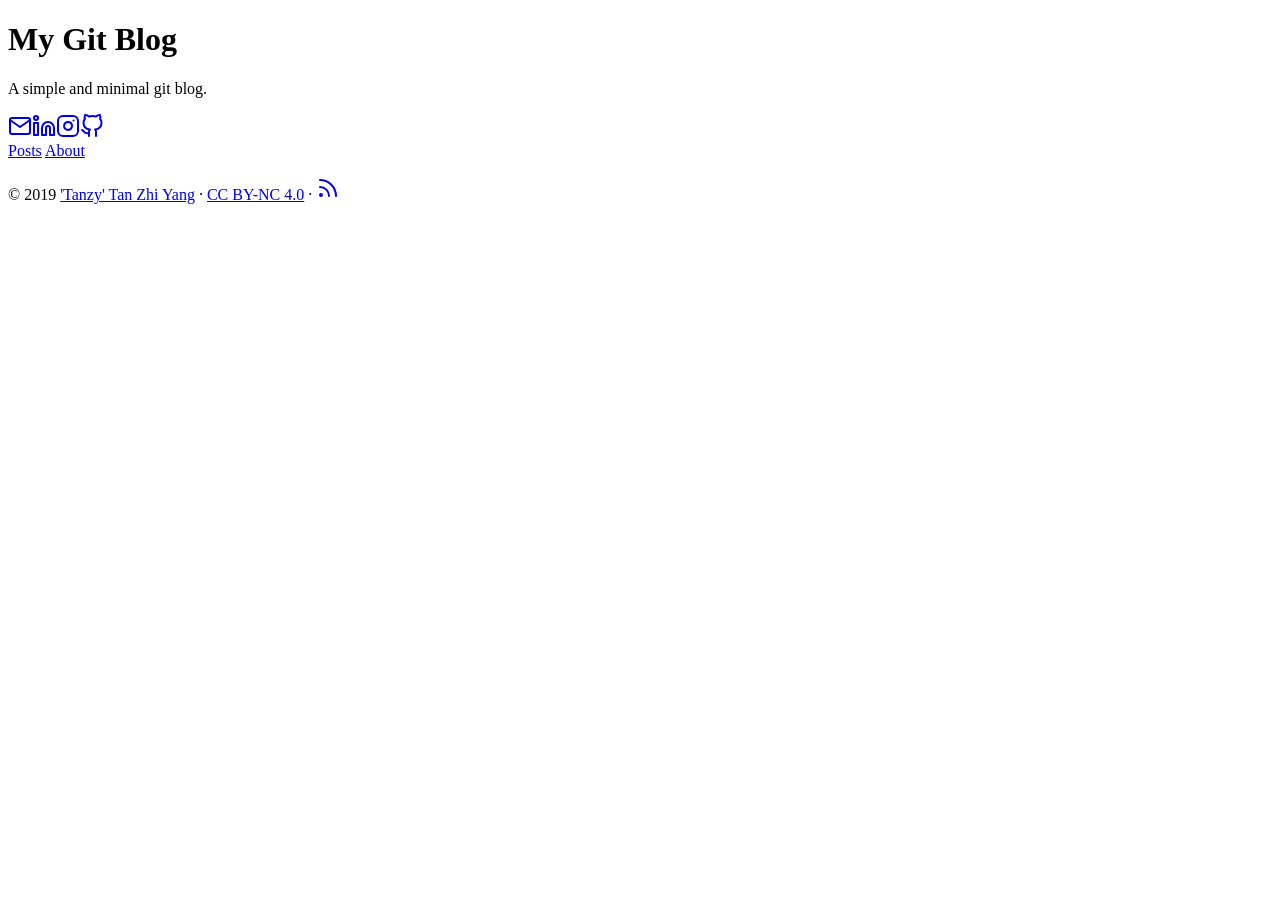
==== index.html @ 52da372c "Blog post 02" ====
<!DOCTYPE html>
<html lang="en-us">

<head>
	<meta name="generator" content="Hugo 0.53" />
	<meta charset="UTF-8">
	<meta name="viewport" content="width=device-width, initial-scale=1.0">
	<meta http-equiv="X-UA-Compatible" content="ie=edge">
	<meta name="theme-color" content="#494f5c">
	<meta name="msapplication-TileColor" content="#494f5c">
<meta itemprop="name" content="My Git Blog">
<meta itemprop="description" content="">

<meta property="og:title" content="My Git Blog" />
<meta property="og:description" content="" />
<meta property="og:type" content="website" />
<meta property="og:url" content="https://tanzyy96.github.io/" />
<meta property="og:updated_time" content="2019-01-25T09:12:04&#43;08:00"/>
<meta name="twitter:card" content="summary"/>
<meta name="twitter:title" content="My Git Blog"/>
<meta name="twitter:description" content=""/>
	<link rel="apple-touch-icon" sizes="180x180" href="/apple-touch-icon.png">
	<link rel="icon" type="image/png" sizes="32x32" href="/favicon-32x32.png">
	<link rel="icon" type="image/png" sizes="16x16" href="/favicon-16x16.png">
	<link rel="manifest" href="/site.webmanifest">
	<link rel="mask-icon" href="/safari-pinned-tab.svg" color="">
	<link rel="shortcut icon" href="/favicon.ico">

	<title>My Git Blog</title>
	<link rel="alternate" type="application/rss+xml+xml" href="https://tanzyy96.github.io/index.xml" title="My Git Blog" />
	<link rel="stylesheet" href="https://tanzyy96.github.io/css/style.min.9a30741782203507f3d35fe9cefabad487c72fc82dfbdf59121759fc2fa52f92.css" integrity="sha256-mjB0F4IgNQfz01/pzvq61IfHL8gt+99ZEhdZ/C+lL5I=">
	
</head>

<body id="page">
	
	<div id="spotlight" class="animated fadeIn">
		<div id="home-center">
			<h1 id="home-title">My Git Blog</h1>
			<p id="home-subtitle">A simple and minimal git blog.</p>
			<div id="home-social">
				<a href="mailto:tan.zy096@gmail.com" target="_blank" rel="noopener" title="Email"><svg xmlns="http://www.w3.org/2000/svg" width="24" height="24" viewBox="0 0 24 24" fill="none" stroke="currentColor" stroke-width="2" stroke-linecap="round" stroke-linejoin="round" class="feather feather-mail"><path d="M4 4h16c1.1 0 2 .9 2 2v12c0 1.1-.9 2-2 2H4c-1.1 0-2-.9-2-2V6c0-1.1.9-2 2-2z"></path><polyline points="22,6 12,13 2,6"></polyline></svg></a><a href="https://www.linkedin.com/in/zhi-yang-tan-265815166/" target="_blank" rel="noopener" title="Linkedin"><svg xmlns="http://www.w3.org/2000/svg" width="24" height="24" viewBox="0 0 24 24" fill="none" stroke="currentColor" stroke-width="2" stroke-linecap="round" stroke-linejoin="round" class="feather feather-linkedin"><path d="M16 8a6 6 0 0 1 6 6v7h-4v-7a2 2 0 0 0-2-2 2 2 0 0 0-2 2v7h-4v-7a6 6 0 0 1 6-6z"></path><rect x="2" y="9" width="4" height="12"></rect><circle cx="4" cy="4" r="2"></circle></svg></a><a href="https://instagram.com/tanzy.__" target="_blank" rel="noopener" title="Instagram"><svg xmlns="http://www.w3.org/2000/svg" width="24" height="24" viewBox="0 0 24 24" fill="none" stroke="currentColor" stroke-width="2" stroke-linecap="round" stroke-linejoin="round" class="feather feather-instagram"><rect x="2" y="2" width="20" height="20" rx="5" ry="5"></rect><path d="M16 11.37A4 4 0 1 1 12.63 8 4 4 0 0 1 16 11.37z"></path><line x1="17.5" y1="6.5" x2="17.5" y2="6.5"></line></svg></a><a href="https://github.com/tanzyy96" target="_blank" rel="noopener" title="Github"><svg xmlns="http://www.w3.org/2000/svg" width="24" height="24" viewBox="0 0 24 24" fill="none" stroke="currentColor" stroke-width="2" stroke-linecap="round" stroke-linejoin="round" class="feather feather-github"><path d="M9 19c-5 1.5-5-2.5-7-3m14 6v-3.87a3.37 3.37 0 0 0-.94-2.61c3.14-.35 6.44-1.54 6.44-7A5.44 5.44 0 0 0 20 4.77 5.07 5.07 0 0 0 19.91 1S18.73.65 16 2.48a13.38 13.38 0 0 0-7 0C6.27.65 5.09 1 5.09 1A5.07 5.07 0 0 0 5 4.77a5.44 5.44 0 0 0-1.5 3.78c0 5.42 3.3 6.61 6.44 7A3.37 3.37 0 0 0 9 18.13V22"></path></svg></a>
			</div>
			<nav id="home-nav" class="site-nav">
				<a href="https://tanzyy96.github.io/posts/">Posts</a>
				<a href="https://tanzyy96.github.io/about-me/">About</a>
			</nav>
		</div>
		<div id="home-footer">
			<p>
				&copy; 2019 <a href="https://tanzyy96.github.io">&#39;Tanzy&#39; Tan Zhi Yang</a> &#183; <a href="https://creativecommons.org/licenses/by-nc/4.0/" target="_blank" rel="noopener">CC BY-NC 4.0</a> &#183; <a href="https://tanzyy96.github.io/posts/index.xml" target="_blank" title="rss"><svg xmlns="http://www.w3.org/2000/svg" width="24" height="24" viewBox="0 0 24 24" fill="none" stroke="currentColor" stroke-width="2" stroke-linecap="round" stroke-linejoin="round" class="feather feather-rss"><path d="M4 11a9 9 0 0 1 9 9"></path><path d="M4 4a16 16 0 0 1 16 16"></path><circle cx="5" cy="19" r="1"></circle></svg></a>
			</p>
		</div>
	</div>

	<script src="https://tanzyy96.github.io/js/main.min.8f39f24808e9d0a9b02da58c2d2838da859dc0b7bdfadbdb1883aae8b6adacfe.js" integrity="sha256-jznySAjp0KmwLaWMLSg42oWdwLe9+tvbGIOq6LatrP4="></script>

</body>

</html>
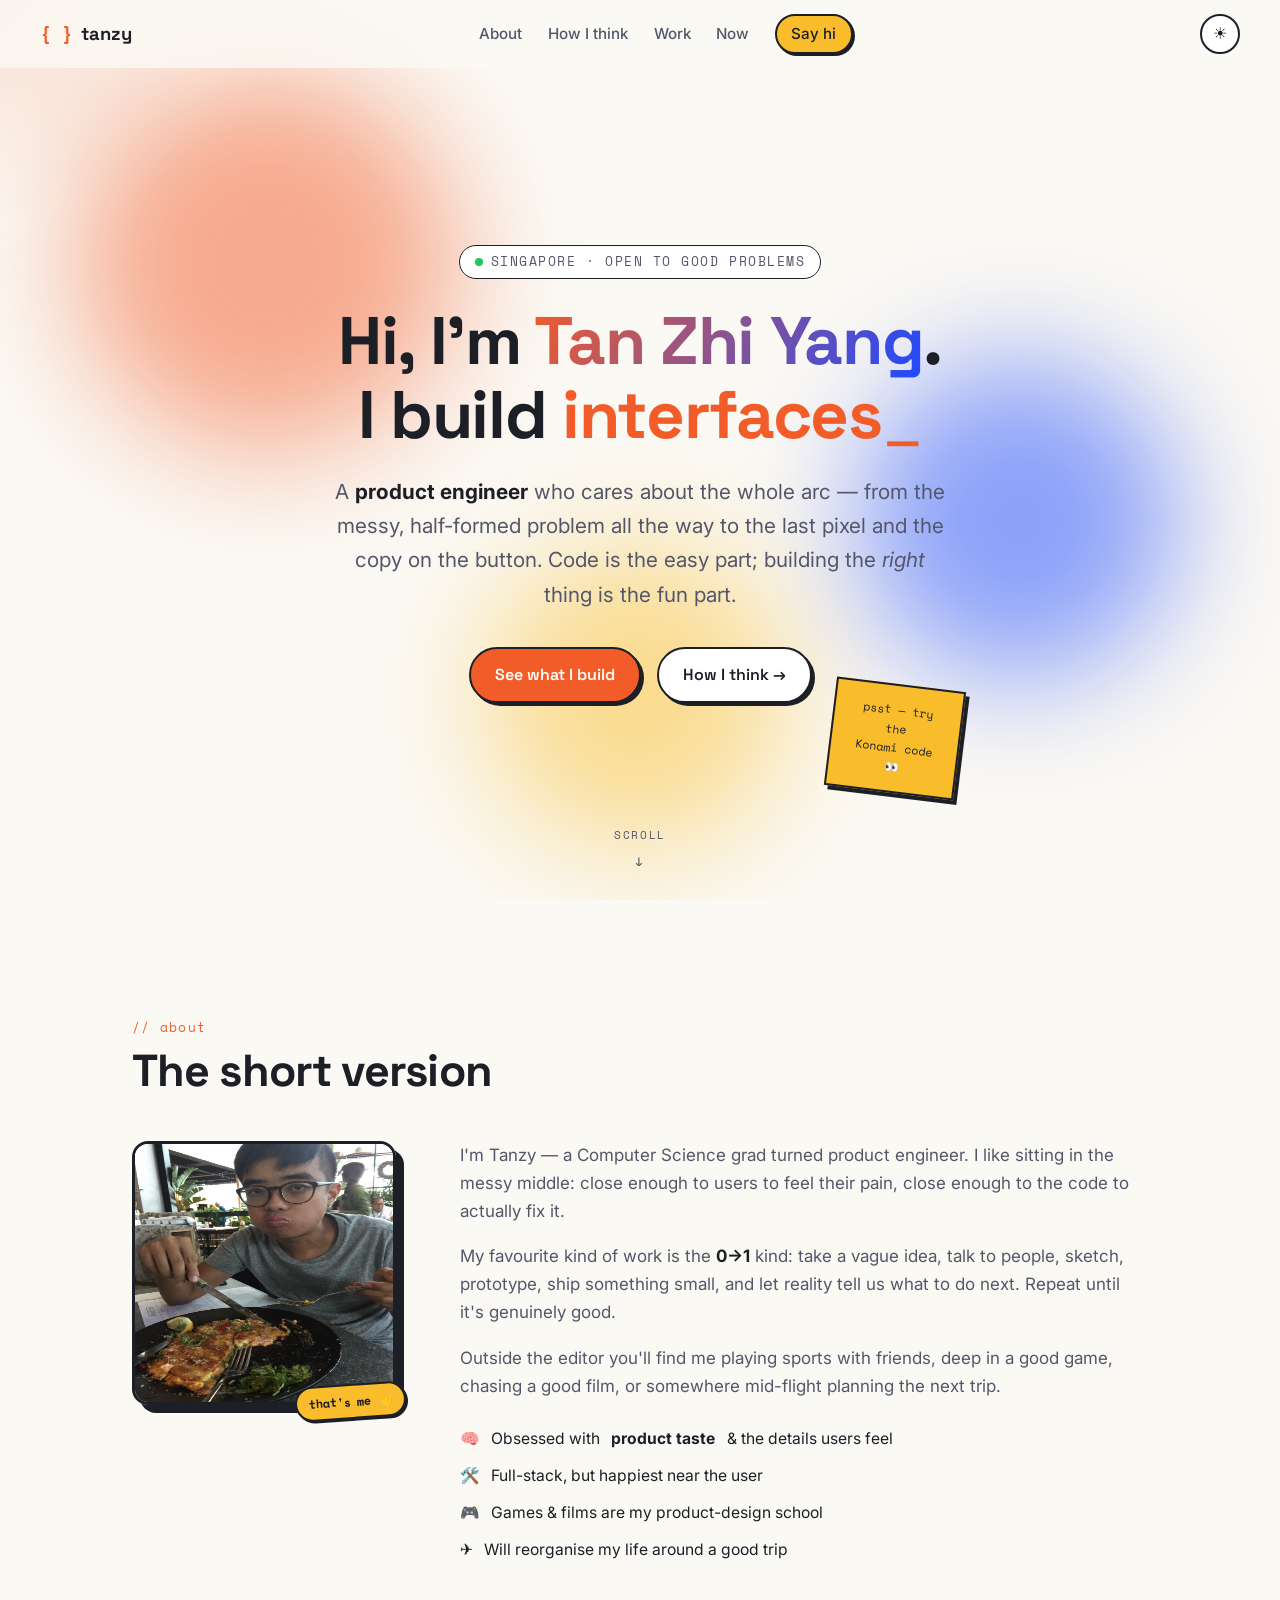
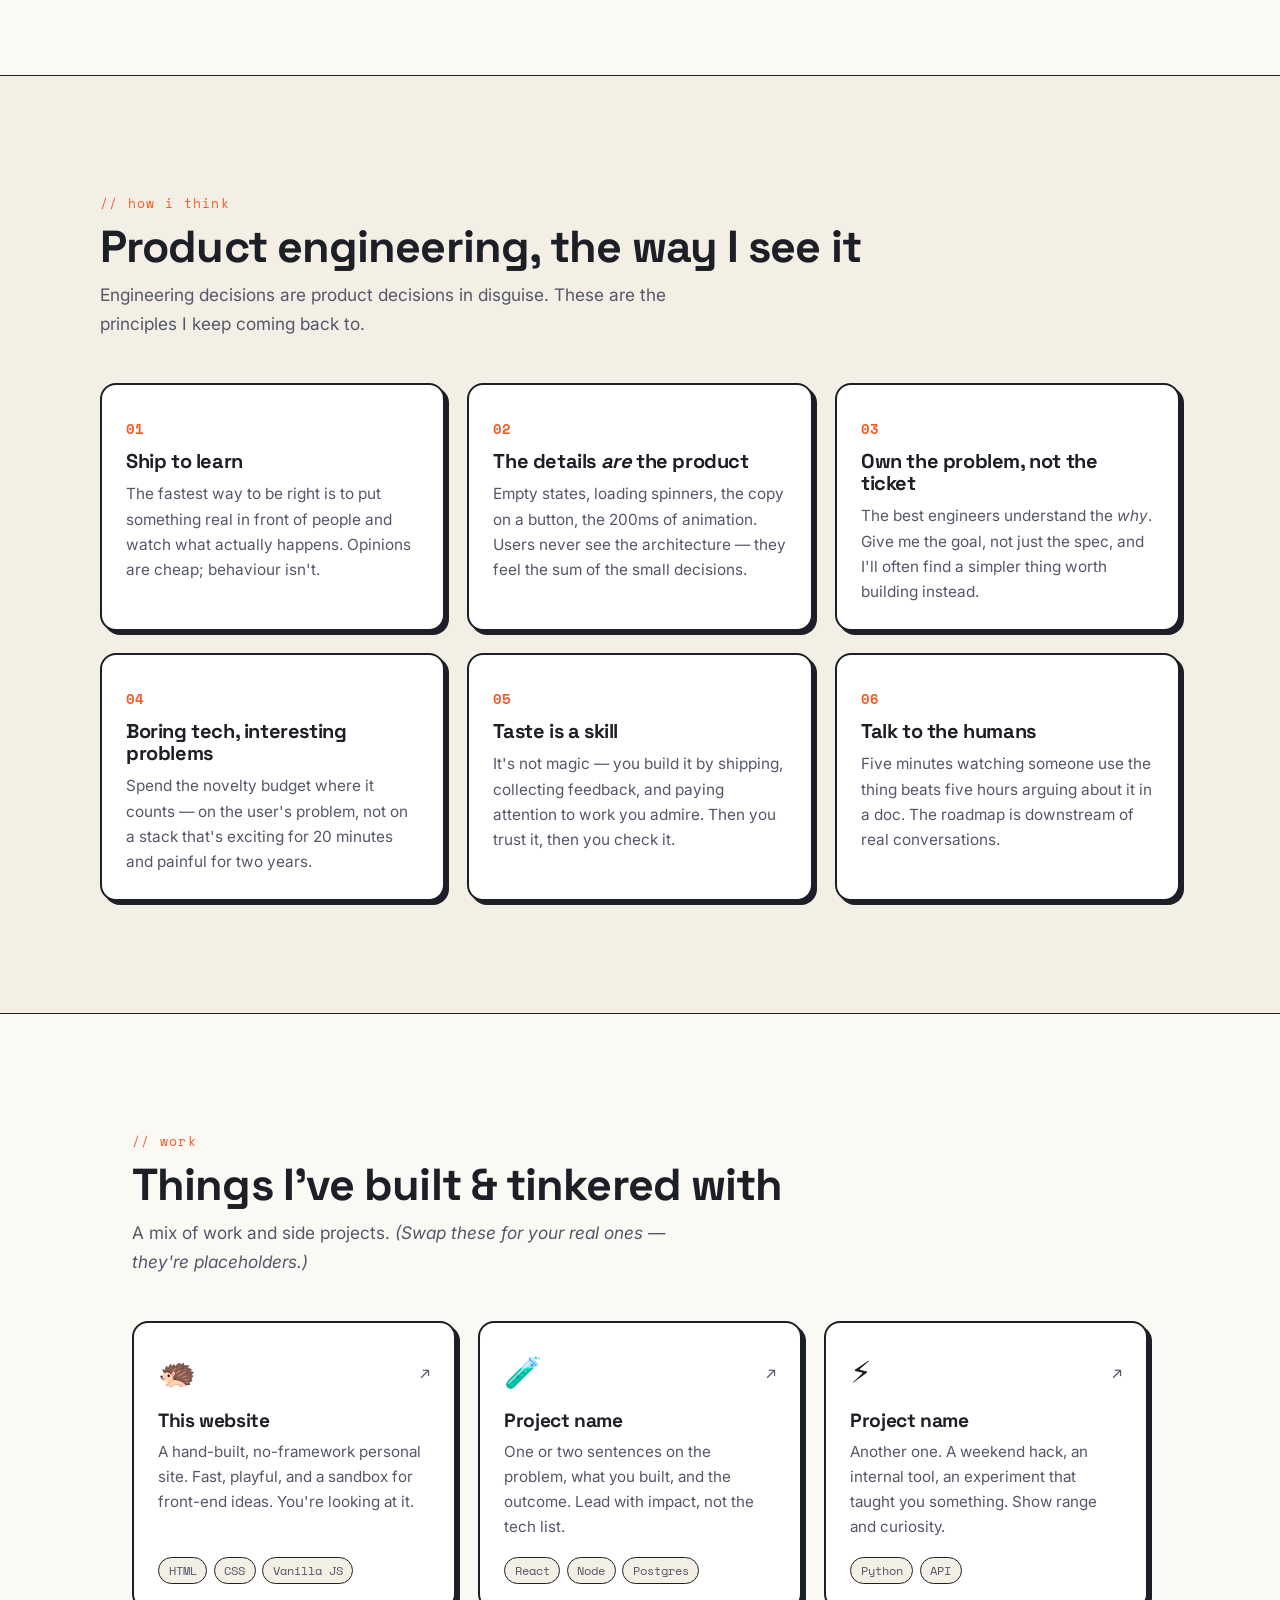
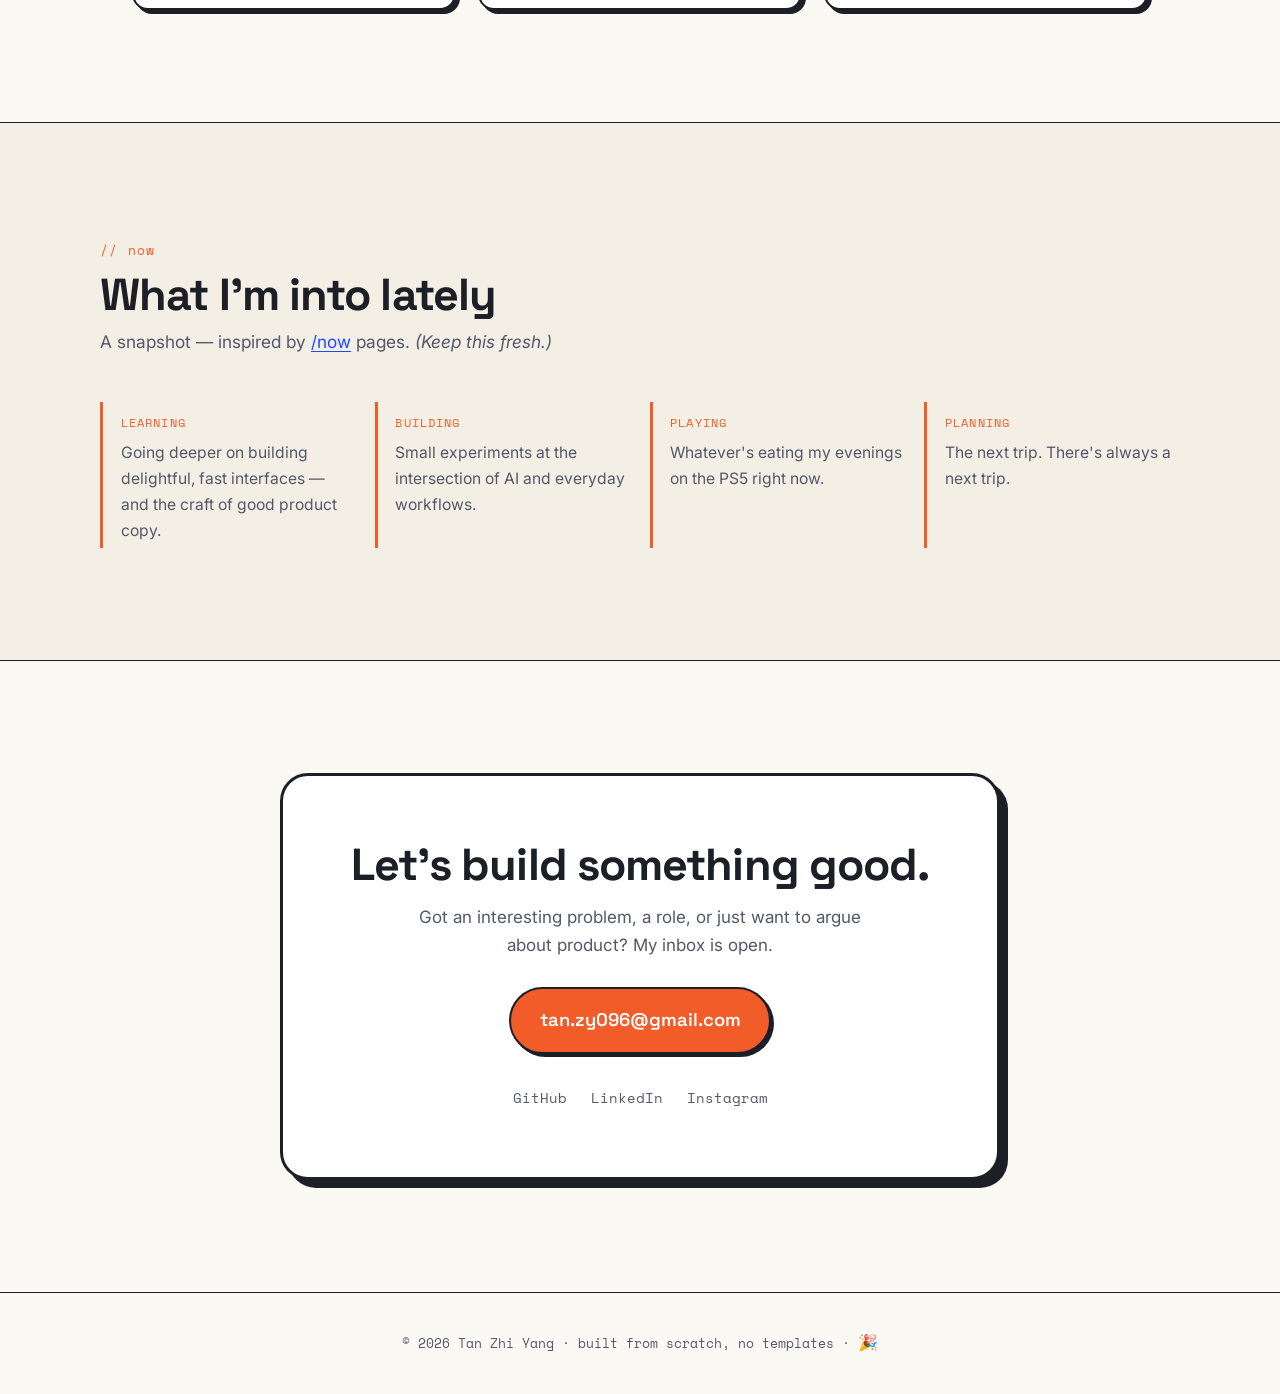
==== commit 7c76a163: "Rebuild site: playful, interactive product-engineer portfolio Replace the old Hugo "git blog" landin" ====
--- a/index.html
+++ b/index.html
@@ -1,60 +1,314 @@
 <!DOCTYPE html>
-<html lang="en-us">
+<html lang="en" data-theme="light">
 
 <head>
-	<meta name="generator" content="Hugo 0.53" />
 	<meta charset="UTF-8">
 	<meta name="viewport" content="width=device-width, initial-scale=1.0">
 	<meta http-equiv="X-UA-Compatible" content="ie=edge">
-	<meta name="theme-color" content="#494f5c">
-	<meta name="msapplication-TileColor" content="#494f5c">
-<meta itemprop="name" content="My Git Blog">
-<meta itemprop="description" content="">
-
-<meta property="og:title" content="My Git Blog" />
-<meta property="og:description" content="" />
-<meta property="og:type" content="website" />
-<meta property="og:url" content="https://tanzyy96.github.io/" />
-<meta property="og:updated_time" content="2019-01-25T09:12:04&#43;08:00"/>
-<meta name="twitter:card" content="summary"/>
-<meta name="twitter:title" content="My Git Blog"/>
-<meta name="twitter:description" content=""/>
+	<meta name="theme-color" content="#fbf9f4">
+
+	<title>Tan Zhi Yang — Product Engineer</title>
+	<meta name="description"
+		content="Tan Zhi Yang (Tanzy) — a product engineer who cares about the whole arc, from the messy problem to the last pixel.">
+
+	<!-- Open Graph -->
+	<meta property="og:title" content="Tan Zhi Yang — Product Engineer" />
+	<meta property="og:description"
+		content="A product engineer who cares about the whole arc, from the messy problem to the last pixel." />
+	<meta property="og:type" content="website" />
+	<meta property="og:url" content="https://tanzyy96.github.io/" />
+	<meta name="twitter:card" content="summary" />
+	<meta name="twitter:title" content="Tan Zhi Yang — Product Engineer" />
+	<meta name="twitter:description"
+		content="A product engineer who cares about the whole arc, from the messy problem to the last pixel." />
+
+	<!-- Favicons (kept from previous site) -->
 	<link rel="apple-touch-icon" sizes="180x180" href="/apple-touch-icon.png">
 	<link rel="icon" type="image/png" sizes="32x32" href="/favicon-32x32.png">
 	<link rel="icon" type="image/png" sizes="16x16" href="/favicon-16x16.png">
 	<link rel="manifest" href="/site.webmanifest">
-	<link rel="mask-icon" href="/safari-pinned-tab.svg" color="">
 	<link rel="shortcut icon" href="/favicon.ico">
 
-	<title>My Git Blog</title>
-	<link rel="alternate" type="application/rss+xml+xml" href="https://tanzyy96.github.io/index.xml" title="My Git Blog" />
-	<link rel="stylesheet" href="https://tanzyy96.github.io/css/style.min.9a30741782203507f3d35fe9cefabad487c72fc82dfbdf59121759fc2fa52f92.css" integrity="sha256-mjB0F4IgNQfz01/pzvq61IfHL8gt+99ZEhdZ/C+lL5I=">
-	
+	<!-- Fonts -->
+	<link rel="preconnect" href="https://fonts.googleapis.com">
+	<link rel="preconnect" href="https://fonts.gstatic.com" crossorigin>
+	<link
+		href="https://fonts.googleapis.com/css2?family=Space+Grotesk:wght@400;500;600;700&family=Inter:wght@400;500;600&family=Space+Mono:wght@400;700&display=swap"
+		rel="stylesheet">
+
+	<link rel="stylesheet" href="/css/style.css">
 </head>
 
-<body id="page">
-	
-	<div id="spotlight" class="animated fadeIn">
-		<div id="home-center">
-			<h1 id="home-title">My Git Blog</h1>
-			<p id="home-subtitle">A simple and minimal git blog.</p>
-			<div id="home-social">
-				<a href="mailto:tan.zy096@gmail.com" target="_blank" rel="noopener" title="Email"><svg xmlns="http://www.w3.org/2000/svg" width="24" height="24" viewBox="0 0 24 24" fill="none" stroke="currentColor" stroke-width="2" stroke-linecap="round" stroke-linejoin="round" class="feather feather-mail"><path d="M4 4h16c1.1 0 2 .9 2 2v12c0 1.1-.9 2-2 2H4c-1.1 0-2-.9-2-2V6c0-1.1.9-2 2-2z"></path><polyline points="22,6 12,13 2,6"></polyline></svg></a><a href="https://www.linkedin.com/in/zhi-yang-tan-265815166/" target="_blank" rel="noopener" title="Linkedin"><svg xmlns="http://www.w3.org/2000/svg" width="24" height="24" viewBox="0 0 24 24" fill="none" stroke="currentColor" stroke-width="2" stroke-linecap="round" stroke-linejoin="round" class="feather feather-linkedin"><path d="M16 8a6 6 0 0 1 6 6v7h-4v-7a2 2 0 0 0-2-2 2 2 0 0 0-2 2v7h-4v-7a6 6 0 0 1 6-6z"></path><rect x="2" y="9" width="4" height="12"></rect><circle cx="4" cy="4" r="2"></circle></svg></a><a href="https://instagram.com/tanzy.__" target="_blank" rel="noopener" title="Instagram"><svg xmlns="http://www.w3.org/2000/svg" width="24" height="24" viewBox="0 0 24 24" fill="none" stroke="currentColor" stroke-width="2" stroke-linecap="round" stroke-linejoin="round" class="feather feather-instagram"><rect x="2" y="2" width="20" height="20" rx="5" ry="5"></rect><path d="M16 11.37A4 4 0 1 1 12.63 8 4 4 0 0 1 16 11.37z"></path><line x1="17.5" y1="6.5" x2="17.5" y2="6.5"></line></svg></a><a href="https://github.com/tanzyy96" target="_blank" rel="noopener" title="Github"><svg xmlns="http://www.w3.org/2000/svg" width="24" height="24" viewBox="0 0 24 24" fill="none" stroke="currentColor" stroke-width="2" stroke-linecap="round" stroke-linejoin="round" class="feather feather-github"><path d="M9 19c-5 1.5-5-2.5-7-3m14 6v-3.87a3.37 3.37 0 0 0-.94-2.61c3.14-.35 6.44-1.54 6.44-7A5.44 5.44 0 0 0 20 4.77 5.07 5.07 0 0 0 19.91 1S18.73.65 16 2.48a13.38 13.38 0 0 0-7 0C6.27.65 5.09 1 5.09 1A5.07 5.07 0 0 0 5 4.77a5.44 5.44 0 0 0-1.5 3.78c0 5.42 3.3 6.61 6.44 7A3.37 3.37 0 0 0 9 18.13V22"></path></svg></a>
-			</div>
-			<nav id="home-nav" class="site-nav">
-				<a href="https://tanzyy96.github.io/posts/">Posts</a>
-				<a href="https://tanzyy96.github.io/about-me/">About</a>
-			</nav>
-		</div>
-		<div id="home-footer">
-			<p>
-				&copy; 2019 <a href="https://tanzyy96.github.io">&#39;Tanzy&#39; Tan Zhi Yang</a> &#183; <a href="https://creativecommons.org/licenses/by-nc/4.0/" target="_blank" rel="noopener">CC BY-NC 4.0</a> &#183; <a href="https://tanzyy96.github.io/posts/index.xml" target="_blank" title="rss"><svg xmlns="http://www.w3.org/2000/svg" width="24" height="24" viewBox="0 0 24 24" fill="none" stroke="currentColor" stroke-width="2" stroke-linecap="round" stroke-linejoin="round" class="feather feather-rss"><path d="M4 11a9 9 0 0 1 9 9"></path><path d="M4 4a16 16 0 0 1 16 16"></path><circle cx="5" cy="19" r="1"></circle></svg></a>
-			</p>
-		</div>
-	</div>
-
-	<script src="https://tanzyy96.github.io/js/main.min.8f39f24808e9d0a9b02da58c2d2838da859dc0b7bdfadbdb1883aae8b6adacfe.js" integrity="sha256-jznySAjp0KmwLaWMLSg42oWdwLe9+tvbGIOq6LatrP4="></script>
-
+<body>
+	<!-- soft cursor spotlight -->
+	<div id="spotlight" aria-hidden="true"></div>
+
+	<!-- ───────────────────────── NAV ───────────────────────── -->
+	<header class="nav" id="nav">
+		<a href="#top" class="nav-brand">
+			<span class="nav-logo" aria-hidden="true">{ }</span>
+			<span>tanzy</span>
+		</a>
+		<nav class="nav-links">
+			<a href="#about">About</a>
+			<a href="#thinking">How I think</a>
+			<a href="#work">Work</a>
+			<a href="#now">Now</a>
+			<a href="#contact" class="nav-cta">Say hi</a>
+		</nav>
+		<button id="theme-toggle" class="theme-toggle" aria-label="Toggle dark mode" title="Toggle theme">
+			<span class="theme-icon-sun">☀</span>
+			<span class="theme-icon-moon">☾</span>
+		</button>
+	</header>
+
+	<main id="top">
+
+		<!-- ───────────────────────── HERO ───────────────────────── -->
+		<section class="hero">
+			<div class="hero-bg" aria-hidden="true">
+				<span class="blob blob-1"></span>
+				<span class="blob blob-2"></span>
+				<span class="blob blob-3"></span>
+			</div>
+
+			<div class="hero-inner">
+				<p class="eyebrow reveal">
+					<span class="status-dot"></span> Singapore · open to good problems
+				</p>
+
+				<h1 class="hero-title reveal">
+					Hi, I'm <span class="name-highlight">Tan Zhi&nbsp;Yang</span>.<br>
+					I build <span class="rotator" id="rotator" aria-live="polite">products</span><span
+						class="cursor-blink">_</span>
+				</h1>
+
+				<p class="hero-sub reveal">
+					A <strong>product engineer</strong> who cares about the whole arc — from the
+					messy, half-formed problem all the way to the last pixel and the copy on the
+					button. Code is the easy part; building the <em>right</em> thing is the fun part.
+				</p>
+
+				<div class="hero-actions reveal">
+					<a href="#work" class="btn btn-primary">See what I build</a>
+					<a href="#thinking" class="btn btn-ghost">How I think →</a>
+				</div>
+
+				<!-- draggable sticky note easter-egg -->
+				<div class="sticky-note" id="sticky" title="drag me :)">
+					<span>psst — try the<br>Konami code 👀</span>
+				</div>
+			</div>
+
+			<a href="#about" class="scroll-hint" aria-label="Scroll down">
+				<span>scroll</span>
+				<span class="scroll-arrow">↓</span>
+			</a>
+		</section>
+
+		<!-- ───────────────────────── ABOUT ───────────────────────── -->
+		<section class="section" id="about">
+			<div class="section-head reveal">
+				<span class="section-kicker">// about</span>
+				<h2>The short version</h2>
+			</div>
+
+			<div class="about-grid">
+				<div class="about-photo reveal">
+					<img src="/about-hugo/myphoto.jpg" alt="Tan Zhi Yang" width="264" height="264"
+						loading="lazy">
+					<span class="photo-badge">that's me 👋</span>
+				</div>
+
+				<div class="about-text reveal">
+					<p>
+						I'm Tanzy — a Computer Science grad turned product engineer. I like
+						sitting in the messy middle: close enough to users to feel their pain,
+						close enough to the code to actually fix it.
+					</p>
+					<p>
+						My favourite kind of work is the <strong>0→1</strong> kind: take a vague
+						idea, talk to people, sketch, prototype, ship something small, and let
+						reality tell us what to do next. Repeat until it's genuinely good.
+					</p>
+					<p>
+						Outside the editor you'll find me playing sports with friends, deep in a
+						good game, chasing a good film, or somewhere mid-flight planning the next
+						trip.
+					</p>
+
+					<ul class="fact-list">
+						<li><span>🧠</span> Obsessed with <b>product taste</b> &amp; the details users feel</li>
+						<li><span>🛠️</span> Full-stack, but happiest near the user</li>
+						<li><span>🎮</span> Games &amp; films are my product-design school</li>
+						<li><span>✈️</span> Will reorganise my life around a good trip</li>
+					</ul>
+				</div>
+			</div>
+		</section>
+
+		<!-- ───────────────────────── HOW I THINK ───────────────────────── -->
+		<section class="section section-tint" id="thinking">
+			<div class="section-head reveal">
+				<span class="section-kicker">// how i think</span>
+				<h2>Product engineering, the way I see it</h2>
+				<p class="section-lede">
+					Engineering decisions are product decisions in disguise. These are the
+					principles I keep coming back to.
+				</p>
+			</div>
+
+			<div class="card-grid">
+				<!-- EDIT: these are my genuine principles — tweak the wording to sound like you -->
+				<article class="card reveal" tabindex="0">
+					<span class="card-num">01</span>
+					<h3>Ship to learn</h3>
+					<p>The fastest way to be right is to put something real in front of people
+						and watch what actually happens. Opinions are cheap; behaviour isn't.</p>
+				</article>
+
+				<article class="card reveal" tabindex="0">
+					<span class="card-num">02</span>
+					<h3>The details <em>are</em> the product</h3>
+					<p>Empty states, loading spinners, the copy on a button, the 200ms of
+						animation. Users never see the architecture — they feel the sum of the
+						small decisions.</p>
+				</article>
+
+				<article class="card reveal" tabindex="0">
+					<span class="card-num">03</span>
+					<h3>Own the problem, not the ticket</h3>
+					<p>The best engineers understand the <em>why</em>. Give me the goal, not just
+						the spec, and I'll often find a simpler thing worth building instead.</p>
+				</article>
+
+				<article class="card reveal" tabindex="0">
+					<span class="card-num">04</span>
+					<h3>Boring tech, interesting problems</h3>
+					<p>Spend the novelty budget where it counts — on the user's problem, not on
+						a stack that's exciting for 20 minutes and painful for two years.</p>
+				</article>
+
+				<article class="card reveal" tabindex="0">
+					<span class="card-num">05</span>
+					<h3>Taste is a skill</h3>
+					<p>It's not magic — you build it by shipping, collecting feedback, and
+						paying attention to work you admire. Then you trust it, then you check it.</p>
+				</article>
+
+				<article class="card reveal" tabindex="0">
+					<span class="card-num">06</span>
+					<h3>Talk to the humans</h3>
+					<p>Five minutes watching someone use the thing beats five hours arguing
+						about it in a doc. The roadmap is downstream of real conversations.</p>
+				</article>
+			</div>
+		</section>
+
+		<!-- ───────────────────────── WORK ───────────────────────── -->
+		<section class="section" id="work">
+			<div class="section-head reveal">
+				<span class="section-kicker">// work</span>
+				<h2>Things I've built &amp; tinkered with</h2>
+				<p class="section-lede">
+					A mix of work and side projects. <em>(Swap these for your real ones — they're
+					placeholders.)</em>
+				</p>
+			</div>
+
+			<div class="work-grid">
+				<!-- EDIT: replace each card with a real project (title, blurb, tags, link) -->
+				<a class="work-card reveal" href="https://github.com/tanzyy96" target="_blank" rel="noopener">
+					<div class="work-card-top">
+						<span class="work-emoji">🦔</span>
+						<span class="work-arrow">↗</span>
+					</div>
+					<h3>This website</h3>
+					<p>A hand-built, no-framework personal site. Fast, playful, and a sandbox for
+						front-end ideas. You're looking at it.</p>
+					<div class="tags"><span>HTML</span><span>CSS</span><span>Vanilla JS</span></div>
+				</a>
+
+				<a class="work-card reveal" href="https://github.com/tanzyy96" target="_blank" rel="noopener">
+					<div class="work-card-top">
+						<span class="work-emoji">🧪</span>
+						<span class="work-arrow">↗</span>
+					</div>
+					<h3>Project name</h3>
+					<p>One or two sentences on the problem, what you built, and the outcome.
+						Lead with impact, not the tech list.</p>
+					<div class="tags"><span>React</span><span>Node</span><span>Postgres</span></div>
+				</a>
+
+				<a class="work-card reveal" href="https://github.com/tanzyy96" target="_blank" rel="noopener">
+					<div class="work-card-top">
+						<span class="work-emoji">⚡</span>
+						<span class="work-arrow">↗</span>
+					</div>
+					<h3>Project name</h3>
+					<p>Another one. A weekend hack, an internal tool, an experiment that taught
+						you something. Show range and curiosity.</p>
+					<div class="tags"><span>Python</span><span>API</span></div>
+				</a>
+			</div>
+		</section>
+
+		<!-- ───────────────────────── NOW ───────────────────────── -->
+		<section class="section section-tint" id="now">
+			<div class="section-head reveal">
+				<span class="section-kicker">// now</span>
+				<h2>What I'm into lately</h2>
+				<p class="section-lede">A snapshot — inspired by <a href="https://nownownow.com/about"
+						target="_blank" rel="noopener">/now</a> pages. <em>(Keep this fresh.)</em></p>
+			</div>
+
+			<div class="now-grid">
+				<div class="now-item reveal">
+					<span class="now-tag">learning</span>
+					<p>Going deeper on building delightful, fast interfaces — and the craft of
+						good product copy.</p>
+				</div>
+				<div class="now-item reveal">
+					<span class="now-tag">building</span>
+					<p>Small experiments at the intersection of AI and everyday workflows.</p>
+				</div>
+				<div class="now-item reveal">
+					<span class="now-tag">playing</span>
+					<p>Whatever's eating my evenings on the PS5 right now.</p>
+				</div>
+				<div class="now-item reveal">
+					<span class="now-tag">planning</span>
+					<p>The next trip. There's always a next trip.</p>
+				</div>
+			</div>
+		</section>
+
+		<!-- ───────────────────────── CONTACT ───────────────────────── -->
+		<section class="section contact" id="contact">
+			<div class="contact-card reveal">
+				<h2>Let's build something good.</h2>
+				<p>Got an interesting problem, a role, or just want to argue about product?
+					My inbox is open.</p>
+				<a href="mailto:tan.zy096@gmail.com" class="btn btn-primary btn-lg">tan.zy096@gmail.com</a>
+
+				<div class="socials">
+					<a href="https://github.com/tanzyy96" target="_blank" rel="noopener" title="GitHub">GitHub</a>
+					<a href="https://www.linkedin.com/in/zhi-yang-tan-265815166/" target="_blank"
+						rel="noopener" title="LinkedIn">LinkedIn</a>
+					<a href="https://instagram.com/tanzy.__" target="_blank" rel="noopener"
+						title="Instagram">Instagram</a>
+				</div>
+			</div>
+		</section>
+	</main>
+
+	<footer class="footer">
+		<p>© <span id="year">2026</span> Tan Zhi Yang · built from scratch, no templates ·
+			<button class="link-btn" id="confetti-btn">🎉</button>
+		</p>
+	</footer>
+
+	<script src="/js/app.js"></script>
 </body>
 
 </html>
--- a/css/style.css
+++ b/css/style.css
@@ -0,0 +1,442 @@
+/* ============================================================
+   Tan Zhi Yang — personal site
+   Hand-written, no framework. Theme via [data-theme] on <html>.
+   ============================================================ */
+
+:root {
+	/* light theme */
+	--bg:          #fbf9f4;
+	--bg-tint:     #f3efe4;
+	--surface:     #ffffff;
+	--ink:         #1d1f27;
+	--ink-soft:    #54576a;
+	--line:        #1d1f27;
+	--accent:      #f25c29; /* warm red-orange */
+	--accent-2:    #1d4aff; /* electric blue   */
+	--accent-3:    #f9bd2b; /* sunny yellow    */
+	--shadow:      #1d1f27;
+
+	--radius: 16px;
+	--maxw: 1080px;
+	--font-display: "Space Grotesk", system-ui, sans-serif;
+	--font-body: "Inter", system-ui, sans-serif;
+	--font-mono: "Space Mono", ui-monospace, monospace;
+	--ease: cubic-bezier(.2, .7, .2, 1);
+}
+
+[data-theme="dark"] {
+	--bg:          #14161d;
+	--bg-tint:     #1a1d26;
+	--surface:     #1e212b;
+	--ink:         #f3f1e9;
+	--ink-soft:    #a4a8b8;
+	--line:        #3a3e4d;
+	--accent:      #ff6b3d;
+	--accent-2:    #6a8bff;
+	--accent-3:    #fbd05c;
+	--shadow:      #000000;
+}
+
+/* ----------------------------- base ----------------------------- */
+* { box-sizing: border-box; margin: 0; padding: 0; }
+
+html { scroll-behavior: smooth; scroll-padding-top: 90px; }
+
+body {
+	background: var(--bg);
+	color: var(--ink);
+	font-family: var(--font-body);
+	font-size: 17px;
+	line-height: 1.65;
+	-webkit-font-smoothing: antialiased;
+	overflow-x: hidden;
+	transition: background .4s var(--ease), color .4s var(--ease);
+}
+
+h1, h2, h3 { font-family: var(--font-display); line-height: 1.1; font-weight: 700; letter-spacing: -.02em; }
+
+a { color: inherit; text-decoration: none; }
+
+em { font-style: italic; }
+
+::selection { background: var(--accent); color: #fff; }
+
+section { scroll-margin-top: 80px; }
+
+/* cursor spotlight */
+#spotlight {
+	position: fixed;
+	top: 0; left: 0;
+	width: 480px; height: 480px;
+	margin: -240px 0 0 -240px;
+	border-radius: 50%;
+	pointer-events: none;
+	z-index: 0;
+	background: radial-gradient(circle, color-mix(in srgb, var(--accent) 16%, transparent), transparent 65%);
+	transform: translate(-100px, -100px);
+	transition: opacity .3s;
+	opacity: 0;
+}
+@media (hover: hover) and (pointer: fine) { #spotlight { opacity: 1; } }
+
+/* ----------------------------- nav ----------------------------- */
+.nav {
+	position: fixed;
+	top: 0; left: 0; right: 0;
+	z-index: 50;
+	display: flex;
+	align-items: center;
+	justify-content: space-between;
+	gap: 1rem;
+	padding: .85rem clamp(1rem, 4vw, 2.5rem);
+	background: color-mix(in srgb, var(--bg) 80%, transparent);
+	backdrop-filter: blur(12px);
+	border-bottom: 1px solid transparent;
+	transition: border-color .3s, background .3s;
+}
+.nav.scrolled { border-bottom-color: var(--line); }
+
+.nav-brand {
+	display: flex; align-items: center; gap: .5rem;
+	font-family: var(--font-display); font-weight: 700; font-size: 1.15rem;
+}
+.nav-logo {
+	font-family: var(--font-mono);
+	color: var(--accent);
+	font-weight: 700;
+}
+
+.nav-links { display: flex; align-items: center; gap: clamp(.6rem, 2vw, 1.6rem); }
+.nav-links a { font-size: .95rem; font-weight: 500; color: var(--ink-soft); transition: color .2s; }
+.nav-links a:hover { color: var(--ink); }
+.nav-links .nav-cta {
+	color: var(--ink);
+	border: 2px solid var(--line);
+	border-radius: 999px;
+	padding: .35rem .9rem;
+	background: var(--accent-3);
+	box-shadow: 2px 2px 0 var(--shadow);
+	transition: transform .15s var(--ease), box-shadow .15s var(--ease);
+}
+.nav-links .nav-cta:hover { transform: translate(-1px, -1px); box-shadow: 3px 3px 0 var(--shadow); }
+
+.theme-toggle {
+	flex: none;
+	width: 40px; height: 40px;
+	border: 2px solid var(--line);
+	border-radius: 50%;
+	background: var(--surface);
+	color: var(--ink);
+	cursor: pointer;
+	font-size: 1rem;
+	display: grid; place-items: center;
+	transition: transform .3s var(--ease);
+}
+.theme-toggle:hover { transform: rotate(25deg); }
+.theme-icon-moon { display: none; }
+[data-theme="dark"] .theme-icon-sun { display: none; }
+[data-theme="dark"] .theme-icon-moon { display: inline; }
+
+@media (max-width: 680px) {
+	.nav-links a:not(.nav-cta) { display: none; }
+}
+
+/* ----------------------------- hero ----------------------------- */
+.hero {
+	position: relative;
+	min-height: 100vh;
+	display: flex;
+	flex-direction: column;
+	justify-content: center;
+	align-items: center;
+	text-align: center;
+	padding: 7rem clamp(1rem, 5vw, 2rem) 4rem;
+	overflow: hidden;
+}
+.hero-inner { position: relative; z-index: 2; max-width: 860px; }
+
+.hero-bg { position: absolute; inset: 0; z-index: 0; pointer-events: none; }
+.blob {
+	position: absolute;
+	border-radius: 50%;
+	filter: blur(60px);
+	opacity: .5;
+	animation: float 14s ease-in-out infinite;
+}
+.blob-1 { width: 380px; height: 380px; background: var(--accent);   top: 8%;  left: 6%; }
+.blob-2 { width: 320px; height: 320px; background: var(--accent-2); top: 40%; right: 8%; animation-delay: -4s; }
+.blob-3 { width: 300px; height: 300px; background: var(--accent-3); bottom: 6%; left: 38%; animation-delay: -8s; }
+[data-theme="dark"] .blob { opacity: .32; }
+
+@keyframes float {
+	0%, 100% { transform: translate(0, 0) scale(1); }
+	33%      { transform: translate(30px, -40px) scale(1.08); }
+	66%      { transform: translate(-25px, 25px) scale(.95); }
+}
+
+.eyebrow {
+	display: inline-flex; align-items: center; gap: .5rem;
+	font-family: var(--font-mono); font-size: .8rem;
+	text-transform: uppercase; letter-spacing: .12em;
+	color: var(--ink-soft);
+	border: 1px solid var(--line);
+	border-radius: 999px;
+	padding: .35rem .9rem;
+	background: var(--surface);
+	margin-bottom: 1.6rem;
+}
+.status-dot {
+	width: 8px; height: 8px; border-radius: 50%;
+	background: #22c55e;
+	box-shadow: 0 0 0 0 rgba(34, 197, 94, .6);
+	animation: pulse 2s infinite;
+}
+@keyframes pulse {
+	0%   { box-shadow: 0 0 0 0 rgba(34, 197, 94, .6); }
+	70%  { box-shadow: 0 0 0 8px rgba(34, 197, 94, 0); }
+	100% { box-shadow: 0 0 0 0 rgba(34, 197, 94, 0); }
+}
+
+.hero-title {
+	font-size: clamp(2.2rem, 6vw, 4.2rem);
+	margin-bottom: 1.4rem;
+}
+.name-highlight {
+	background: linear-gradient(120deg, var(--accent), var(--accent-2));
+	-webkit-background-clip: text; background-clip: text;
+	-webkit-text-fill-color: transparent;
+}
+.rotator { color: var(--accent); }
+.cursor-blink { color: var(--accent); animation: blink 1.1s steps(1) infinite; font-weight: 400; }
+@keyframes blink { 50% { opacity: 0; } }
+
+.hero-sub {
+	font-size: clamp(1.05rem, 2.2vw, 1.3rem);
+	color: var(--ink-soft);
+	max-width: 620px; margin: 0 auto 2.2rem;
+}
+.hero-sub strong { color: var(--ink); }
+
+.hero-actions { display: flex; gap: 1rem; justify-content: center; flex-wrap: wrap; }
+
+/* buttons */
+.btn {
+	display: inline-block;
+	font-family: var(--font-display); font-weight: 600;
+	font-size: 1rem;
+	padding: .8rem 1.5rem;
+	border-radius: 999px;
+	border: 2px solid var(--line);
+	cursor: pointer;
+	transition: transform .15s var(--ease), box-shadow .15s var(--ease);
+}
+.btn-primary { background: var(--accent); color: #fff; box-shadow: 3px 3px 0 var(--shadow); }
+.btn-ghost   { background: var(--surface); color: var(--ink); box-shadow: 3px 3px 0 var(--shadow); }
+.btn:hover   { transform: translate(-2px, -2px); box-shadow: 5px 5px 0 var(--shadow); }
+.btn:active  { transform: translate(1px, 1px); box-shadow: 1px 1px 0 var(--shadow); }
+.btn-lg { font-size: 1.15rem; padding: 1rem 1.8rem; }
+
+/* sticky note */
+.sticky-note {
+	position: absolute;
+	right: -10px; bottom: -90px;
+	width: 130px; padding: .9rem;
+	background: var(--accent-3);
+	color: #1d1f27;
+	font-family: var(--font-mono); font-size: .72rem;
+	border: 2px solid var(--line);
+	box-shadow: 4px 4px 0 var(--shadow);
+	transform: rotate(7deg);
+	cursor: grab;
+	user-select: none;
+	z-index: 3;
+}
+.sticky-note:active { cursor: grabbing; }
+@media (max-width: 820px) { .sticky-note { display: none; } }
+
+.scroll-hint {
+	position: absolute; bottom: 1.6rem; left: 50%; transform: translateX(-50%);
+	display: flex; flex-direction: column; align-items: center; gap: .2rem;
+	font-family: var(--font-mono); font-size: .7rem; letter-spacing: .15em;
+	text-transform: uppercase; color: var(--ink-soft);
+	z-index: 2;
+}
+.scroll-arrow { animation: bob 1.6s ease-in-out infinite; font-size: 1rem; }
+@keyframes bob { 0%, 100% { transform: translateY(0); } 50% { transform: translateY(6px); } }
+
+/* ----------------------------- sections ----------------------------- */
+.section {
+	position: relative; z-index: 1;
+	max-width: var(--maxw);
+	margin: 0 auto;
+	padding: clamp(4rem, 9vw, 7rem) clamp(1rem, 5vw, 2rem);
+}
+.section-tint {
+	max-width: none;
+	background: var(--bg-tint);
+	border-top: 1px solid var(--line);
+	border-bottom: 1px solid var(--line);
+}
+.section-tint > * { max-width: var(--maxw); margin-left: auto; margin-right: auto; }
+
+.section-head { margin-bottom: 2.8rem; }
+.section-kicker {
+	font-family: var(--font-mono); font-size: .8rem;
+	color: var(--accent); letter-spacing: .1em;
+}
+.section-head h2 { font-size: clamp(1.8rem, 4vw, 2.8rem); margin: .4rem 0 .6rem; }
+.section-lede { color: var(--ink-soft); max-width: 580px; font-size: 1.08rem; }
+.section-lede a { color: var(--accent-2); text-decoration: underline; text-underline-offset: 3px; }
+
+/* ----------------------------- about ----------------------------- */
+.about-grid {
+	display: grid;
+	grid-template-columns: 264px 1fr;
+	gap: clamp(2rem, 5vw, 4rem);
+	align-items: start;
+}
+.about-photo { position: relative; }
+.about-photo img {
+	width: 100%; max-width: 264px;
+	border-radius: var(--radius);
+	border: 3px solid var(--line);
+	box-shadow: 8px 8px 0 var(--shadow);
+	display: block;
+}
+.photo-badge {
+	position: absolute; bottom: -14px; right: -10px;
+	background: var(--accent-3); color: #1d1f27;
+	font-family: var(--font-mono); font-size: .75rem; font-weight: 700;
+	padding: .35rem .7rem;
+	border: 2px solid var(--line);
+	border-radius: 999px;
+	transform: rotate(-4deg);
+	box-shadow: 2px 2px 0 var(--shadow);
+}
+.about-text p { margin-bottom: 1.1rem; color: var(--ink-soft); }
+.about-text p strong { color: var(--ink); }
+
+.fact-list { list-style: none; margin-top: 1.6rem; display: grid; gap: .7rem; }
+.fact-list li { display: flex; gap: .7rem; align-items: baseline; font-size: .98rem; }
+.fact-list span { flex: none; }
+.fact-list b { color: var(--ink); }
+
+@media (max-width: 720px) {
+	.about-grid { grid-template-columns: 1fr; }
+	.about-photo { max-width: 220px; }
+}
+
+/* ----------------------------- cards (how I think) ----------------------------- */
+.card-grid {
+	display: grid;
+	grid-template-columns: repeat(auto-fit, minmax(270px, 1fr));
+	gap: 1.4rem;
+}
+.card {
+	position: relative;
+	background: var(--surface);
+	border: 2px solid var(--line);
+	border-radius: var(--radius);
+	padding: 1.8rem 1.5rem 1.5rem;
+	box-shadow: 4px 4px 0 var(--shadow);
+	transition: transform .2s var(--ease), box-shadow .2s var(--ease);
+	outline: none;
+}
+.card:hover, .card:focus-visible {
+	transform: translate(-3px, -3px) rotate(-.6deg);
+	box-shadow: 7px 7px 0 var(--accent);
+}
+.card-num {
+	font-family: var(--font-mono); font-size: .85rem; font-weight: 700;
+	color: var(--accent);
+}
+.card h3 { font-size: 1.25rem; margin: .5rem 0 .6rem; }
+.card p { color: var(--ink-soft); font-size: .96rem; }
+
+/* ----------------------------- work ----------------------------- */
+.work-grid {
+	display: grid;
+	grid-template-columns: repeat(auto-fit, minmax(280px, 1fr));
+	gap: 1.4rem;
+}
+.work-card {
+	display: flex; flex-direction: column;
+	background: var(--surface);
+	border: 2px solid var(--line);
+	border-radius: var(--radius);
+	padding: 1.5rem;
+	box-shadow: 4px 4px 0 var(--shadow);
+	transition: transform .2s var(--ease), box-shadow .2s var(--ease);
+}
+.work-card:hover { transform: translate(-3px, -3px); box-shadow: 7px 7px 0 var(--accent-2); }
+.work-card-top { display: flex; justify-content: space-between; align-items: center; margin-bottom: .8rem; }
+.work-emoji { font-size: 1.9rem; }
+.work-arrow { font-family: var(--font-display); color: var(--ink-soft); transition: transform .2s; }
+.work-card:hover .work-arrow { transform: translate(3px, -3px); color: var(--accent-2); }
+.work-card h3 { font-size: 1.2rem; margin-bottom: .5rem; }
+.work-card p { color: var(--ink-soft); font-size: .95rem; flex: 1; }
+.tags { display: flex; flex-wrap: wrap; gap: .4rem; margin-top: 1.1rem; }
+.tags span {
+	font-family: var(--font-mono); font-size: .72rem;
+	padding: .2rem .6rem; border-radius: 999px;
+	background: var(--bg-tint); border: 1px solid var(--line); color: var(--ink-soft);
+}
+
+/* ----------------------------- now ----------------------------- */
+.now-grid {
+	display: grid;
+	grid-template-columns: repeat(auto-fit, minmax(240px, 1fr));
+	gap: 1.2rem;
+}
+.now-item {
+	border-left: 3px solid var(--accent);
+	padding: .3rem 0 .3rem 1.1rem;
+}
+.now-tag {
+	font-family: var(--font-mono); font-size: .72rem; text-transform: uppercase;
+	letter-spacing: .1em; color: var(--accent);
+}
+.now-item p { margin-top: .35rem; color: var(--ink-soft); font-size: .98rem; }
+
+/* ----------------------------- contact ----------------------------- */
+.contact { text-align: center; }
+.contact-card {
+	background: var(--surface);
+	border: 3px solid var(--line);
+	border-radius: 28px;
+	box-shadow: 8px 8px 0 var(--shadow);
+	padding: clamp(2.5rem, 6vw, 4rem) clamp(1.5rem, 5vw, 3rem);
+	max-width: 720px; margin: 0 auto;
+}
+.contact-card h2 { font-size: clamp(1.8rem, 4.5vw, 2.8rem); margin-bottom: .8rem; }
+.contact-card > p { color: var(--ink-soft); max-width: 460px; margin: 0 auto 1.8rem; }
+.socials { display: flex; gap: 1.5rem; justify-content: center; margin-top: 2rem; flex-wrap: wrap; }
+.socials a {
+	font-family: var(--font-mono); font-size: .9rem; color: var(--ink-soft);
+	position: relative; padding-bottom: 3px;
+}
+.socials a::after {
+	content: ""; position: absolute; left: 0; bottom: 0; width: 0; height: 2px;
+	background: var(--accent); transition: width .25s var(--ease);
+}
+.socials a:hover { color: var(--ink); }
+.socials a:hover::after { width: 100%; }
+
+/* ----------------------------- footer ----------------------------- */
+.footer {
+	text-align: center;
+	padding: 2.5rem 1rem;
+	color: var(--ink-soft);
+	font-family: var(--font-mono); font-size: .82rem;
+	border-top: 1px solid var(--line);
+}
+.link-btn { background: none; border: none; cursor: pointer; font-size: 1rem; }
+
+/* ----------------------------- reveal animation ----------------------------- */
+.reveal { opacity: 0; transform: translateY(24px); transition: opacity .6s var(--ease), transform .6s var(--ease); }
+.reveal.in { opacity: 1; transform: none; }
+
+@media (prefers-reduced-motion: reduce) {
+	* { animation: none !important; scroll-behavior: auto; }
+	.reveal { opacity: 1; transform: none; transition: none; }
+}
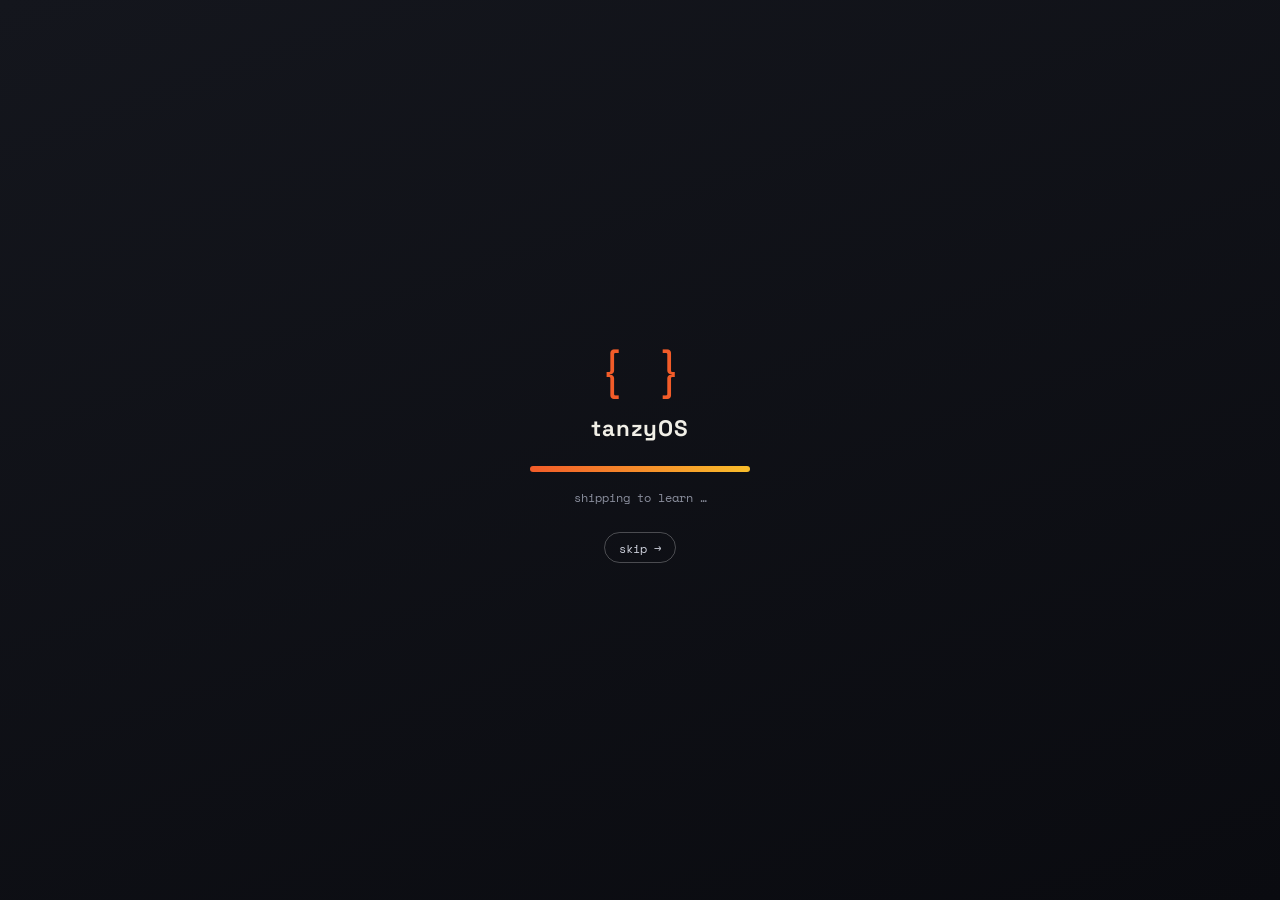
==== commit 22646a41: "Rebuild as "tanzyOS" — an interactive web desktop Reimagine the site as a tiny operating system you " ====
--- a/index.html
+++ b/index.html
@@ -3,33 +3,30 @@
 
 <head>
 	<meta charset="UTF-8">
-	<meta name="viewport" content="width=device-width, initial-scale=1.0">
+	<meta name="viewport" content="width=device-width, initial-scale=1.0, maximum-scale=1.0">
 	<meta http-equiv="X-UA-Compatible" content="ie=edge">
 	<meta name="theme-color" content="#fbf9f4">
 
 	<title>Tan Zhi Yang — Product Engineer</title>
 	<meta name="description"
-		content="Tan Zhi Yang (Tanzy) — a product engineer who cares about the whole arc, from the messy problem to the last pixel.">
-
-	<!-- Open Graph -->
+		content="The personal site of Tan Zhi Yang (Tanzy) — a product engineer — built as a tiny operating system you can actually use.">
+
 	<meta property="og:title" content="Tan Zhi Yang — Product Engineer" />
 	<meta property="og:description"
-		content="A product engineer who cares about the whole arc, from the messy problem to the last pixel." />
+		content="A personal site built as a tiny operating system. Open the apps, poke the terminal, flip some feature flags." />
 	<meta property="og:type" content="website" />
 	<meta property="og:url" content="https://tanzyy96.github.io/" />
 	<meta name="twitter:card" content="summary" />
 	<meta name="twitter:title" content="Tan Zhi Yang — Product Engineer" />
 	<meta name="twitter:description"
-		content="A product engineer who cares about the whole arc, from the messy problem to the last pixel." />
-
-	<!-- Favicons (kept from previous site) -->
+		content="A personal site built as a tiny operating system you can actually use." />
+
 	<link rel="apple-touch-icon" sizes="180x180" href="/apple-touch-icon.png">
 	<link rel="icon" type="image/png" sizes="32x32" href="/favicon-32x32.png">
 	<link rel="icon" type="image/png" sizes="16x16" href="/favicon-16x16.png">
 	<link rel="manifest" href="/site.webmanifest">
 	<link rel="shortcut icon" href="/favicon.ico">
 
-	<!-- Fonts -->
 	<link rel="preconnect" href="https://fonts.googleapis.com">
 	<link rel="preconnect" href="https://fonts.gstatic.com" crossorigin>
 	<link
@@ -40,273 +37,261 @@
 </head>
 
 <body>
-	<!-- soft cursor spotlight -->
-	<div id="spotlight" aria-hidden="true"></div>
-
-	<!-- ───────────────────────── NAV ───────────────────────── -->
-	<header class="nav" id="nav">
-		<a href="#top" class="nav-brand">
-			<span class="nav-logo" aria-hidden="true">{ }</span>
-			<span>tanzy</span>
-		</a>
-		<nav class="nav-links">
-			<a href="#about">About</a>
-			<a href="#thinking">How I think</a>
-			<a href="#work">Work</a>
-			<a href="#now">Now</a>
-			<a href="#contact" class="nav-cta">Say hi</a>
-		</nav>
-		<button id="theme-toggle" class="theme-toggle" aria-label="Toggle dark mode" title="Toggle theme">
-			<span class="theme-icon-sun">☀</span>
-			<span class="theme-icon-moon">☾</span>
-		</button>
-	</header>
-
-	<main id="top">
-
-		<!-- ───────────────────────── HERO ───────────────────────── -->
-		<section class="hero">
-			<div class="hero-bg" aria-hidden="true">
-				<span class="blob blob-1"></span>
-				<span class="blob blob-2"></span>
-				<span class="blob blob-3"></span>
-			</div>
-
-			<div class="hero-inner">
-				<p class="eyebrow reveal">
-					<span class="status-dot"></span> Singapore · open to good problems
-				</p>
-
-				<h1 class="hero-title reveal">
-					Hi, I'm <span class="name-highlight">Tan Zhi&nbsp;Yang</span>.<br>
-					I build <span class="rotator" id="rotator" aria-live="polite">products</span><span
-						class="cursor-blink">_</span>
-				</h1>
-
-				<p class="hero-sub reveal">
-					A <strong>product engineer</strong> who cares about the whole arc — from the
-					messy, half-formed problem all the way to the last pixel and the copy on the
-					button. Code is the easy part; building the <em>right</em> thing is the fun part.
-				</p>
-
-				<div class="hero-actions reveal">
-					<a href="#work" class="btn btn-primary">See what I build</a>
-					<a href="#thinking" class="btn btn-ghost">How I think →</a>
-				</div>
-
-				<!-- draggable sticky note easter-egg -->
-				<div class="sticky-note" id="sticky" title="drag me :)">
-					<span>psst — try the<br>Konami code 👀</span>
-				</div>
-			</div>
-
-			<a href="#about" class="scroll-hint" aria-label="Scroll down">
-				<span>scroll</span>
-				<span class="scroll-arrow">↓</span>
-			</a>
-		</section>
-
-		<!-- ───────────────────────── ABOUT ───────────────────────── -->
-		<section class="section" id="about">
-			<div class="section-head reveal">
-				<span class="section-kicker">// about</span>
-				<h2>The short version</h2>
-			</div>
-
-			<div class="about-grid">
-				<div class="about-photo reveal">
-					<img src="/about-hugo/myphoto.jpg" alt="Tan Zhi Yang" width="264" height="264"
-						loading="lazy">
-					<span class="photo-badge">that's me 👋</span>
-				</div>
-
-				<div class="about-text reveal">
-					<p>
-						I'm Tanzy — a Computer Science grad turned product engineer. I like
-						sitting in the messy middle: close enough to users to feel their pain,
-						close enough to the code to actually fix it.
-					</p>
-					<p>
-						My favourite kind of work is the <strong>0→1</strong> kind: take a vague
-						idea, talk to people, sketch, prototype, ship something small, and let
-						reality tell us what to do next. Repeat until it's genuinely good.
-					</p>
-					<p>
-						Outside the editor you'll find me playing sports with friends, deep in a
-						good game, chasing a good film, or somewhere mid-flight planning the next
-						trip.
-					</p>
-
-					<ul class="fact-list">
-						<li><span>🧠</span> Obsessed with <b>product taste</b> &amp; the details users feel</li>
-						<li><span>🛠️</span> Full-stack, but happiest near the user</li>
-						<li><span>🎮</span> Games &amp; films are my product-design school</li>
-						<li><span>✈️</span> Will reorganise my life around a good trip</li>
-					</ul>
-				</div>
-			</div>
-		</section>
-
-		<!-- ───────────────────────── HOW I THINK ───────────────────────── -->
-		<section class="section section-tint" id="thinking">
-			<div class="section-head reveal">
-				<span class="section-kicker">// how i think</span>
-				<h2>Product engineering, the way I see it</h2>
-				<p class="section-lede">
-					Engineering decisions are product decisions in disguise. These are the
-					principles I keep coming back to.
-				</p>
-			</div>
-
-			<div class="card-grid">
-				<!-- EDIT: these are my genuine principles — tweak the wording to sound like you -->
-				<article class="card reveal" tabindex="0">
-					<span class="card-num">01</span>
-					<h3>Ship to learn</h3>
-					<p>The fastest way to be right is to put something real in front of people
-						and watch what actually happens. Opinions are cheap; behaviour isn't.</p>
-				</article>
-
-				<article class="card reveal" tabindex="0">
-					<span class="card-num">02</span>
-					<h3>The details <em>are</em> the product</h3>
-					<p>Empty states, loading spinners, the copy on a button, the 200ms of
-						animation. Users never see the architecture — they feel the sum of the
-						small decisions.</p>
-				</article>
-
-				<article class="card reveal" tabindex="0">
-					<span class="card-num">03</span>
-					<h3>Own the problem, not the ticket</h3>
-					<p>The best engineers understand the <em>why</em>. Give me the goal, not just
-						the spec, and I'll often find a simpler thing worth building instead.</p>
-				</article>
-
-				<article class="card reveal" tabindex="0">
-					<span class="card-num">04</span>
-					<h3>Boring tech, interesting problems</h3>
-					<p>Spend the novelty budget where it counts — on the user's problem, not on
-						a stack that's exciting for 20 minutes and painful for two years.</p>
-				</article>
-
-				<article class="card reveal" tabindex="0">
-					<span class="card-num">05</span>
-					<h3>Taste is a skill</h3>
-					<p>It's not magic — you build it by shipping, collecting feedback, and
-						paying attention to work you admire. Then you trust it, then you check it.</p>
-				</article>
-
-				<article class="card reveal" tabindex="0">
-					<span class="card-num">06</span>
-					<h3>Talk to the humans</h3>
-					<p>Five minutes watching someone use the thing beats five hours arguing
-						about it in a doc. The roadmap is downstream of real conversations.</p>
-				</article>
-			</div>
-		</section>
-
-		<!-- ───────────────────────── WORK ───────────────────────── -->
-		<section class="section" id="work">
-			<div class="section-head reveal">
-				<span class="section-kicker">// work</span>
-				<h2>Things I've built &amp; tinkered with</h2>
-				<p class="section-lede">
-					A mix of work and side projects. <em>(Swap these for your real ones — they're
-					placeholders.)</em>
-				</p>
-			</div>
-
-			<div class="work-grid">
-				<!-- EDIT: replace each card with a real project (title, blurb, tags, link) -->
-				<a class="work-card reveal" href="https://github.com/tanzyy96" target="_blank" rel="noopener">
-					<div class="work-card-top">
-						<span class="work-emoji">🦔</span>
-						<span class="work-arrow">↗</span>
-					</div>
-					<h3>This website</h3>
-					<p>A hand-built, no-framework personal site. Fast, playful, and a sandbox for
-						front-end ideas. You're looking at it.</p>
+	<!-- ───────────────────────── BOOT ───────────────────────── -->
+	<div id="boot">
+		<div class="boot-inner">
+			<div class="boot-logo">{ }</div>
+			<div class="boot-name">tanzyOS</div>
+			<div class="boot-bar"><span></span></div>
+			<div class="boot-tip" id="boot-tip">starting up…</div>
+			<button id="boot-skip" class="boot-skip">skip →</button>
+		</div>
+	</div>
+
+	<!-- ───────────────────────── DESKTOP ───────────────────────── -->
+	<div id="desktop" aria-hidden="false">
+
+		<!-- top menu bar -->
+		<div id="menubar">
+			<div class="mb-left">
+				<span class="mb-logo">{ }</span>
+				<strong class="mb-title">tanzyOS</strong>
+				<span class="mb-menu" data-open="about">About</span>
+				<span class="mb-menu" data-open="thinking">Thinking</span>
+				<span class="mb-menu" data-open="projects">Projects</span>
+			</div>
+			<div class="mb-right">
+				<button id="launcher-btn" class="mb-btn" title="Spotlight (⌘K)">🔍 <span class="mb-k">⌘K</span></button>
+				<button id="mascot-toggle" class="mb-btn" title="Toggle mascot">🐾</button>
+				<button id="theme-toggle" class="mb-btn" title="Toggle theme">
+					<span class="ic-sun">☀</span><span class="ic-moon">☾</span>
+				</button>
+				<span id="clock" class="mb-clock">—</span>
+			</div>
+		</div>
+
+		<!-- desktop surface -->
+		<div id="surface">
+			<!-- desktop icons -->
+			<div id="desk-icons">
+				<button class="dicon" data-app="about"><span class="dicon-img">🙋</span><span>About&nbsp;Me</span></button>
+				<button class="dicon" data-app="thinking"><span class="dicon-img">🧠</span><span>How&nbsp;I&nbsp;Think</span></button>
+				<button class="dicon" data-app="projects"><span class="dicon-img">🛠️</span><span>Projects</span></button>
+				<button class="dicon" data-app="playground"><span class="dicon-img">🎛️</span><span>Playground</span></button>
+				<button class="dicon" data-app="terminal"><span class="dicon-img">⌨️</span><span>Terminal</span></button>
+				<button class="dicon" data-app="contact"><span class="dicon-img">✉️</span><span>Contact</span></button>
+				<button class="dicon" data-app="readme"><span class="dicon-img">📄</span><span>README.txt</span></button>
+			</div>
+
+			<!-- windows get injected here -->
+
+			<!-- walking mascot -->
+			<canvas id="mascot" width="48" height="48" hidden aria-hidden="true"></canvas>
+			<div class="mascot-bubble" id="mascot-bubble" hidden></div>
+		</div>
+
+		<!-- dock -->
+		<div id="dock">
+			<button class="dock-item" data-app="about" title="About Me">🙋</button>
+			<button class="dock-item" data-app="thinking" title="How I Think">🧠</button>
+			<button class="dock-item" data-app="projects" title="Projects">🛠️</button>
+			<button class="dock-item" data-app="playground" title="Playground">🎛️</button>
+			<button class="dock-item" data-app="terminal" title="Terminal">⌨️</button>
+			<button class="dock-item" data-app="contact" title="Contact">✉️</button>
+		</div>
+	</div>
+
+	<!-- ───────────────────────── SPOTLIGHT LAUNCHER ───────────────────────── -->
+	<div class="launcher-backdrop" id="launcher" hidden>
+		<div class="launcher-box" role="dialog" aria-modal="true" aria-label="Spotlight">
+			<input type="text" id="launcher-input" class="launcher-input"
+				placeholder="Open an app, run a command…" autocomplete="off" spellcheck="false">
+			<ul class="launcher-list" id="launcher-list"></ul>
+			<div class="launcher-foot"><kbd>↑</kbd><kbd>↓</kbd> move · <kbd>↵</kbd> open · <kbd>esc</kbd> close</div>
+		</div>
+	</div>
+
+	<!-- ═══════════════════════ APP CONTENT (templates) ═══════════════════════ -->
+
+	<template id="app-readme">
+		<div class="doc">
+			<h2>👋 Welcome to tanzyOS</h2>
+			<p>You're looking at the personal site of <b>Tan Zhi Yang</b> — built, for fun,
+				as a tiny operating system that runs in your browser. No frameworks, no
+				templates, just hand-written HTML/CSS/JS.</p>
+			<p><b>How to use it:</b></p>
+			<ul class="doc-list">
+				<li>🖱️ <b>Double-click</b> the desktop icons (or single-click on mobile) to open apps.</li>
+				<li>🪟 <b>Drag</b> window title bars to move them. Use the traffic-light buttons to close/minimise/zoom.</li>
+				<li>🔍 Hit <kbd>⌘K</kbd> / <kbd>Ctrl K</kbd> for Spotlight to jump anywhere fast.</li>
+				<li>⌨️ Open <b>Terminal</b> and type <code>help</code> — it actually works.</li>
+				<li>🐾 Tap the paw in the menu bar to wake a little desktop companion.</li>
+			</ul>
+			<p class="doc-soft">Why build it this way? Because the best way to show how I think
+				about products is to let you <em>use</em> one. Have a poke around.</p>
+		</div>
+	</template>
+
+	<template id="app-about">
+		<div class="doc about-doc">
+			<div class="about-photo">
+				<img src="/about-hugo/myphoto.jpg" alt="Tan Zhi Yang" width="180" height="180" loading="lazy">
+				<span class="photo-badge">that's me 👋</span>
+			</div>
+			<div>
+				<h2>Tan Zhi Yang <span class="doc-tag">aka Tanzy</span></h2>
+				<p>I'm a Computer Science grad turned <b>product engineer</b>. I like sitting in
+					the messy middle: close enough to users to feel their pain, close enough to the
+					code to actually fix it.</p>
+				<p>My favourite kind of work is the <b>0→1</b> kind — take a vague idea, talk to
+					people, sketch, prototype, ship something small, and let reality tell us what
+					to do next. Repeat until it's genuinely good.</p>
+				<p>Outside the editor: sports with friends, a good game, a good film, or somewhere
+					mid-flight planning the next trip.</p>
+				<ul class="doc-list">
+					<li>🧠 Obsessed with <b>product taste</b> &amp; the details users feel</li>
+					<li>🛠️ Full-stack, but happiest near the user</li>
+					<li>🎮 Games &amp; films are my product-design school</li>
+					<li>✈️ Will reorganise my life around a good trip</li>
+				</ul>
+			</div>
+		</div>
+	</template>
+
+	<template id="app-thinking">
+		<div class="doc">
+			<h2>Product engineering, the way I see it</h2>
+			<p class="doc-soft">Engineering decisions are product decisions in disguise. The
+				principles I keep coming back to:</p>
+			<div class="principle"><span>01</span>
+				<div><b>Ship to learn.</b> The fastest way to be right is to put something real in
+					front of people and watch what happens. Opinions are cheap; behaviour isn't.</div>
+			</div>
+			<div class="principle"><span>02</span>
+				<div><b>The details <em>are</em> the product.</b> Empty states, spinners, the copy
+					on a button, 200ms of animation. Users never see the architecture — they feel the
+					sum of small decisions.</div>
+			</div>
+			<div class="principle"><span>03</span>
+				<div><b>Own the problem, not the ticket.</b> Give me the goal, not just the spec,
+					and I'll often find a simpler thing worth building instead.</div>
+			</div>
+			<div class="principle"><span>04</span>
+				<div><b>Boring tech, interesting problems.</b> Spend the novelty budget on the
+					user's problem, not a stack that's exciting for 20 minutes and painful for two years.</div>
+			</div>
+			<div class="principle"><span>05</span>
+				<div><b>Taste is a skill.</b> You build it by shipping, collecting feedback, and
+					studying work you admire. Then you trust it, then you check it.</div>
+			</div>
+			<div class="principle"><span>06</span>
+				<div><b>Talk to the humans.</b> Five minutes watching someone use the thing beats
+					five hours arguing in a doc.</div>
+			</div>
+		</div>
+	</template>
+
+	<template id="app-projects">
+		<div class="doc">
+			<h2>Things I've built &amp; tinkered with</h2>
+			<p class="doc-soft"><em>Placeholders — swap in your real projects. Lead with impact,
+				not the tech list.</em></p>
+			<div class="proj-grid">
+				<a class="proj" href="https://github.com/tanzyy96" target="_blank" rel="noopener">
+					<div class="proj-top"><span>🖥️</span><span class="proj-arrow">↗</span></div>
+					<h3>tanzyOS (this site)</h3>
+					<p>A web desktop built from scratch — window manager, dock, a working terminal,
+						all vanilla JS. You're using it.</p>
 					<div class="tags"><span>HTML</span><span>CSS</span><span>Vanilla JS</span></div>
 				</a>
-
-				<a class="work-card reveal" href="https://github.com/tanzyy96" target="_blank" rel="noopener">
-					<div class="work-card-top">
-						<span class="work-emoji">🧪</span>
-						<span class="work-arrow">↗</span>
-					</div>
+				<a class="proj" href="https://github.com/tanzyy96" target="_blank" rel="noopener">
+					<div class="proj-top"><span>🧪</span><span class="proj-arrow">↗</span></div>
 					<h3>Project name</h3>
-					<p>One or two sentences on the problem, what you built, and the outcome.
-						Lead with impact, not the tech list.</p>
+					<p>The problem, what you built, and the outcome in two sentences.</p>
 					<div class="tags"><span>React</span><span>Node</span><span>Postgres</span></div>
 				</a>
-
-				<a class="work-card reveal" href="https://github.com/tanzyy96" target="_blank" rel="noopener">
-					<div class="work-card-top">
-						<span class="work-emoji">⚡</span>
-						<span class="work-arrow">↗</span>
-					</div>
+				<a class="proj" href="https://github.com/tanzyy96" target="_blank" rel="noopener">
+					<div class="proj-top"><span>⚡</span><span class="proj-arrow">↗</span></div>
 					<h3>Project name</h3>
-					<p>Another one. A weekend hack, an internal tool, an experiment that taught
-						you something. Show range and curiosity.</p>
+					<p>A weekend hack or internal tool that taught you something. Show range.</p>
 					<div class="tags"><span>Python</span><span>API</span></div>
 				</a>
 			</div>
-		</section>
-
-		<!-- ───────────────────────── NOW ───────────────────────── -->
-		<section class="section section-tint" id="now">
-			<div class="section-head reveal">
-				<span class="section-kicker">// now</span>
-				<h2>What I'm into lately</h2>
-				<p class="section-lede">A snapshot — inspired by <a href="https://nownownow.com/about"
-						target="_blank" rel="noopener">/now</a> pages. <em>(Keep this fresh.)</em></p>
-			</div>
-
-			<div class="now-grid">
-				<div class="now-item reveal">
-					<span class="now-tag">learning</span>
-					<p>Going deeper on building delightful, fast interfaces — and the craft of
-						good product copy.</p>
+		</div>
+	</template>
+
+	<template id="app-playground">
+		<div class="doc">
+			<h2>You're the PM now 🎛️</h2>
+			<p class="doc-soft">A tiny, fully-working feature-flag &amp; A/B-test demo. Flip the
+				switches — everything updates live, no reload. This is how I reason about shipping
+				changes safely.</p>
+			<div class="lab-grid">
+				<div class="lab-panel">
+					<div class="lab-toolbar">
+						<span class="lab-dot"></span><span class="lab-dot"></span><span class="lab-dot"></span>
+						<span class="lab-title">checkout.tsx — preview</span>
+					</div>
+					<div class="lab-preview">
+						<div class="lab-cart">
+							<div class="lab-row"><span>Big Plan</span><span class="lab-plan">$49</span></div>
+							<div class="lab-row lab-muted"><span>Tax</span><span>$3.92</span></div>
+							<div class="lab-row lab-total"><span>Total</span><span class="lab-tot">$52.92</span></div>
+						</div>
+						<p class="lab-urgency">🔥 Only 3 left at this price</p>
+						<button class="lab-cta">Buy now</button>
+						<p class="lab-caption">variant: <b>control</b></p>
+					</div>
 				</div>
-				<div class="now-item reveal">
-					<span class="now-tag">building</span>
-					<p>Small experiments at the intersection of AI and everyday workflows.</p>
+				<div class="lab-controls">
+					<label class="flag"><span class="flag-info"><b>new_cta_copy</b><small>A/B the button label</small></span><input type="checkbox" class="switch" data-flag="copy"></label>
+					<label class="flag"><span class="flag-info"><b>urgency_nudge</b><small>Show a scarcity hint</small></span><input type="checkbox" class="switch" data-flag="urgency"></label>
+					<label class="flag"><span class="flag-info"><b>green_cta</b><small>Recolor the button</small></span><input type="checkbox" class="switch" data-flag="color"></label>
+					<label class="flag"><span class="flag-info"><b>annual_discount</b><small>Reprice to yearly</small></span><input type="checkbox" class="switch" data-flag="price"></label>
+					<div class="lab-stat">
+						<div><span class="lab-stat-num lab-conv">3.1%</span><span class="lab-stat-label">sim. conversion</span></div>
+						<div class="lab-stat-bar"><span class="lab-bar"></span></div>
+					</div>
+					<p class="lab-foot">⚠️ numbers are made up — the reasoning isn't.</p>
 				</div>
-				<div class="now-item reveal">
-					<span class="now-tag">playing</span>
-					<p>Whatever's eating my evenings on the PS5 right now.</p>
-				</div>
-				<div class="now-item reveal">
-					<span class="now-tag">planning</span>
-					<p>The next trip. There's always a next trip.</p>
-				</div>
-			</div>
-		</section>
-
-		<!-- ───────────────────────── CONTACT ───────────────────────── -->
-		<section class="section contact" id="contact">
-			<div class="contact-card reveal">
-				<h2>Let's build something good.</h2>
-				<p>Got an interesting problem, a role, or just want to argue about product?
-					My inbox is open.</p>
-				<a href="mailto:tan.zy096@gmail.com" class="btn btn-primary btn-lg">tan.zy096@gmail.com</a>
-
-				<div class="socials">
-					<a href="https://github.com/tanzyy96" target="_blank" rel="noopener" title="GitHub">GitHub</a>
-					<a href="https://www.linkedin.com/in/zhi-yang-tan-265815166/" target="_blank"
-						rel="noopener" title="LinkedIn">LinkedIn</a>
-					<a href="https://instagram.com/tanzy.__" target="_blank" rel="noopener"
-						title="Instagram">Instagram</a>
-				</div>
-			</div>
-		</section>
-	</main>
-
-	<footer class="footer">
-		<p>© <span id="year">2026</span> Tan Zhi Yang · built from scratch, no templates ·
-			<button class="link-btn" id="confetti-btn">🎉</button>
-		</p>
-	</footer>
+			</div>
+		</div>
+	</template>
+
+	<template id="app-contact">
+		<div class="doc contact-doc">
+			<h2>Let's build something good.</h2>
+			<p>Got an interesting problem, a role, or just want to argue about product?
+				My inbox is open.</p>
+			<a href="mailto:tan.zy096@gmail.com" class="big-mail">tan.zy096@gmail.com</a>
+			<div class="socials">
+				<a href="https://github.com/tanzyy96" target="_blank" rel="noopener">GitHub ↗</a>
+				<a href="https://www.linkedin.com/in/zhi-yang-tan-265815166/" target="_blank" rel="noopener">LinkedIn ↗</a>
+				<a href="https://instagram.com/tanzy.__" target="_blank" rel="noopener">Instagram ↗</a>
+			</div>
+		</div>
+	</template>
+
+	<template id="app-terminal">
+		<div class="term" data-term>
+			<div class="term-out" data-term-out></div>
+			<div class="term-line">
+				<span class="term-prompt">tanzy@web<span class="term-tilde">:~$</span></span>
+				<input class="term-in" data-term-in autocomplete="off" spellcheck="false" autofocus>
+			</div>
+		</div>
+	</template>
+
+	<noscript>
+		<div style="padding:2rem;font-family:sans-serif;max-width:640px;margin:auto">
+			<h1>Tan Zhi Yang — Product Engineer</h1>
+			<p>This site is an interactive web desktop and needs JavaScript. The short version:
+				I'm a product engineer who cares about the whole arc, from the messy problem to the
+				last pixel. Reach me at <a href="mailto:tan.zy096@gmail.com">tan.zy096@gmail.com</a>,
+				on <a href="https://github.com/tanzyy96">GitHub</a> or
+				<a href="https://www.linkedin.com/in/zhi-yang-tan-265815166/">LinkedIn</a>.</p>
+		</div>
+	</noscript>
 
 	<script src="/js/app.js"></script>
 </body>
--- a/css/style.css
+++ b/css/style.css
@@ -1,442 +1,326 @@
 /* ============================================================
-   Tan Zhi Yang — personal site
-   Hand-written, no framework. Theme via [data-theme] on <html>.
+   tanzyOS — a tiny web desktop. Vanilla, no framework.
+   Theme via [data-theme] on <html>.
    ============================================================ */
 
 :root {
-	/* light theme */
-	--bg:          #fbf9f4;
-	--bg-tint:     #f3efe4;
-	--surface:     #ffffff;
-	--ink:         #1d1f27;
-	--ink-soft:    #54576a;
-	--line:        #1d1f27;
-	--accent:      #f25c29; /* warm red-orange */
-	--accent-2:    #1d4aff; /* electric blue   */
-	--accent-3:    #f9bd2b; /* sunny yellow    */
-	--shadow:      #1d1f27;
-
-	--radius: 16px;
-	--maxw: 1080px;
+	--bg:        #e9e4d6;   /* desktop wallpaper base */
+	--bg-2:      #f4efe2;
+	--win:       #fbf9f4;   /* window surface */
+	--win-bar:   #f1ece0;
+	--ink:       #1d1f27;
+	--ink-soft:  #5a5d70;
+	--line:      #20222c;
+	--line-soft: #cdc7b6;
+	--accent:    #f25c29;
+	--accent-2:  #1d4aff;
+	--accent-3:  #f9bd2b;
+	--shadow:    rgba(20, 22, 32, .28);
+	--radius: 12px;
 	--font-display: "Space Grotesk", system-ui, sans-serif;
 	--font-body: "Inter", system-ui, sans-serif;
 	--font-mono: "Space Mono", ui-monospace, monospace;
-	--ease: cubic-bezier(.2, .7, .2, 1);
-}
-
+	--ease: cubic-bezier(.2,.7,.2,1);
+}
 [data-theme="dark"] {
-	--bg:          #14161d;
-	--bg-tint:     #1a1d26;
-	--surface:     #1e212b;
-	--ink:         #f3f1e9;
-	--ink-soft:    #a4a8b8;
-	--line:        #3a3e4d;
-	--accent:      #ff6b3d;
-	--accent-2:    #6a8bff;
-	--accent-3:    #fbd05c;
-	--shadow:      #000000;
-}
-
-/* ----------------------------- base ----------------------------- */
+	--bg:        #0e1016;
+	--bg-2:      #161922;
+	--win:       #1c1f29;
+	--win-bar:   #232733;
+	--ink:       #f1efe7;
+	--ink-soft:  #9a9eb0;
+	--line:      #3a3e4d;
+	--line-soft: #2a2e3a;
+	--accent:    #ff6b3d;
+	--accent-2:  #6a8bff;
+	--accent-3:  #fbd05c;
+	--shadow:    rgba(0,0,0,.5);
+}
+
 * { box-sizing: border-box; margin: 0; padding: 0; }
-
-html { scroll-behavior: smooth; scroll-padding-top: 90px; }
-
+html, body { height: 100%; }
 body {
-	background: var(--bg);
+	font-family: var(--font-body);
 	color: var(--ink);
-	font-family: var(--font-body);
-	font-size: 17px;
-	line-height: 1.65;
+	background:
+		radial-gradient(1200px 700px at 75% -10%, color-mix(in srgb, var(--accent) 16%, transparent), transparent 60%),
+		radial-gradient(900px 600px at 0% 110%, color-mix(in srgb, var(--accent-2) 14%, transparent), transparent 55%),
+		linear-gradient(160deg, var(--bg-2), var(--bg));
+	overflow: hidden;
 	-webkit-font-smoothing: antialiased;
-	overflow-x: hidden;
 	transition: background .4s var(--ease), color .4s var(--ease);
-}
-
-h1, h2, h3 { font-family: var(--font-display); line-height: 1.1; font-weight: 700; letter-spacing: -.02em; }
-
-a { color: inherit; text-decoration: none; }
-
-em { font-style: italic; }
-
+	user-select: none;
+}
+h1,h2,h3 { font-family: var(--font-display); letter-spacing: -.02em; line-height: 1.15; }
+a { color: var(--accent-2); text-decoration: none; }
 ::selection { background: var(--accent); color: #fff; }
-
-section { scroll-margin-top: 80px; }
-
-/* cursor spotlight */
-#spotlight {
-	position: fixed;
-	top: 0; left: 0;
-	width: 480px; height: 480px;
-	margin: -240px 0 0 -240px;
-	border-radius: 50%;
-	pointer-events: none;
-	z-index: 0;
-	background: radial-gradient(circle, color-mix(in srgb, var(--accent) 16%, transparent), transparent 65%);
-	transform: translate(-100px, -100px);
-	transition: opacity .3s;
-	opacity: 0;
-}
-@media (hover: hover) and (pointer: fine) { #spotlight { opacity: 1; } }
-
-/* ----------------------------- nav ----------------------------- */
-.nav {
-	position: fixed;
-	top: 0; left: 0; right: 0;
-	z-index: 50;
-	display: flex;
-	align-items: center;
-	justify-content: space-between;
-	gap: 1rem;
-	padding: .85rem clamp(1rem, 4vw, 2.5rem);
-	background: color-mix(in srgb, var(--bg) 80%, transparent);
-	backdrop-filter: blur(12px);
-	border-bottom: 1px solid transparent;
-	transition: border-color .3s, background .3s;
-}
-.nav.scrolled { border-bottom-color: var(--line); }
-
-.nav-brand {
-	display: flex; align-items: center; gap: .5rem;
-	font-family: var(--font-display); font-weight: 700; font-size: 1.15rem;
-}
-.nav-logo {
-	font-family: var(--font-mono);
-	color: var(--accent);
-	font-weight: 700;
-}
-
-.nav-links { display: flex; align-items: center; gap: clamp(.6rem, 2vw, 1.6rem); }
-.nav-links a { font-size: .95rem; font-weight: 500; color: var(--ink-soft); transition: color .2s; }
-.nav-links a:hover { color: var(--ink); }
-.nav-links .nav-cta {
-	color: var(--ink);
-	border: 2px solid var(--line);
-	border-radius: 999px;
-	padding: .35rem .9rem;
-	background: var(--accent-3);
-	box-shadow: 2px 2px 0 var(--shadow);
-	transition: transform .15s var(--ease), box-shadow .15s var(--ease);
-}
-.nav-links .nav-cta:hover { transform: translate(-1px, -1px); box-shadow: 3px 3px 0 var(--shadow); }
-
-.theme-toggle {
-	flex: none;
-	width: 40px; height: 40px;
-	border: 2px solid var(--line);
-	border-radius: 50%;
-	background: var(--surface);
-	color: var(--ink);
-	cursor: pointer;
-	font-size: 1rem;
+kbd { font-family: var(--font-mono); font-size: .72rem; padding: .1rem .35rem;
+	border: 1px solid var(--line); border-bottom-width: 2px; border-radius: 5px;
+	background: var(--win); color: var(--ink); }
+code { font-family: var(--font-mono); font-size: .88em; background: color-mix(in srgb, var(--accent) 14%, transparent);
+	padding: .05rem .35rem; border-radius: 5px; }
+
+/* ───────────────────────── BOOT ───────────────────────── */
+#boot {
+	position: fixed; inset: 0; z-index: 1000;
+	background: linear-gradient(160deg, #14161d, #0a0b10);
+	color: #f1efe7;
 	display: grid; place-items: center;
-	transition: transform .3s var(--ease);
-}
-.theme-toggle:hover { transform: rotate(25deg); }
-.theme-icon-moon { display: none; }
-[data-theme="dark"] .theme-icon-sun { display: none; }
-[data-theme="dark"] .theme-icon-moon { display: inline; }
-
-@media (max-width: 680px) {
-	.nav-links a:not(.nav-cta) { display: none; }
-}
-
-/* ----------------------------- hero ----------------------------- */
-.hero {
-	position: relative;
-	min-height: 100vh;
-	display: flex;
-	flex-direction: column;
-	justify-content: center;
-	align-items: center;
-	text-align: center;
-	padding: 7rem clamp(1rem, 5vw, 2rem) 4rem;
+	transition: opacity .5s var(--ease);
+}
+#boot.gone { opacity: 0; pointer-events: none; }
+.boot-inner { text-align: center; }
+.boot-logo { font-family: var(--font-mono); font-size: 3rem; color: var(--accent); }
+.boot-name { font-family: var(--font-display); font-weight: 700; font-size: 1.4rem; margin: .4rem 0 1.4rem; letter-spacing: .04em; }
+.boot-bar { width: 220px; height: 6px; border-radius: 999px; background: rgba(255,255,255,.12); overflow: hidden; margin: 0 auto; }
+.boot-bar span { display: block; height: 100%; width: 0; background: linear-gradient(90deg, var(--accent), var(--accent-3)); animation: bootfill 1.6s var(--ease) forwards; }
+@keyframes bootfill { to { width: 100%; } }
+.boot-tip { font-family: var(--font-mono); font-size: .78rem; color: #8b8f9e; margin-top: 1rem; min-height: 1.2em; }
+.boot-skip { margin-top: 1.6rem; background: none; border: 1px solid rgba(255,255,255,.25); color: #cfd2dd;
+	font-family: var(--font-mono); font-size: .76rem; padding: .35rem .9rem; border-radius: 999px; cursor: pointer; }
+.boot-skip:hover { border-color: var(--accent); color: #fff; }
+
+/* ───────────────────────── DESKTOP ───────────────────────── */
+#desktop { position: fixed; inset: 0; display: flex; flex-direction: column; }
+
+#menubar {
+	height: 38px; flex: none;
+	display: flex; align-items: center; justify-content: space-between;
+	padding: 0 .8rem; gap: 1rem;
+	background: color-mix(in srgb, var(--win) 72%, transparent);
+	backdrop-filter: blur(14px);
+	border-bottom: 1px solid var(--line-soft);
+	z-index: 500;
+	font-size: .85rem;
+}
+.mb-left, .mb-right { display: flex; align-items: center; gap: .35rem; }
+.mb-logo { font-family: var(--font-mono); color: var(--accent); font-weight: 700; }
+.mb-title { font-family: var(--font-display); margin-right: .6rem; }
+.mb-menu { padding: .2rem .5rem; border-radius: 6px; cursor: pointer; color: var(--ink-soft); }
+.mb-menu:hover { background: color-mix(in srgb, var(--ink) 8%, transparent); color: var(--ink); }
+@media (max-width: 620px) { .mb-menu { display: none; } }
+.mb-btn { background: none; border: none; cursor: pointer; color: var(--ink); font-size: .95rem;
+	padding: .25rem .5rem; border-radius: 6px; display: inline-flex; align-items: center; gap: .25rem; }
+.mb-btn:hover { background: color-mix(in srgb, var(--ink) 8%, transparent); }
+.mb-btn.active { background: var(--accent-3); }
+.mb-k { font-family: var(--font-mono); font-size: .68rem; color: var(--ink-soft); }
+@media (max-width: 620px) { .mb-k { display: none; } }
+.ic-moon { display: none; }
+[data-theme="dark"] .ic-sun { display: none; }
+[data-theme="dark"] .ic-moon { display: inline; }
+.mb-clock { font-family: var(--font-mono); font-size: .78rem; color: var(--ink-soft); margin-left: .4rem; min-width: 52px; text-align: right; }
+
+#surface { position: relative; flex: 1; overflow: hidden; }
+
+/* desktop icons */
+#desk-icons { position: absolute; top: 14px; left: 14px; display: flex; flex-direction: column;
+	flex-wrap: wrap; gap: 6px; max-height: calc(100% - 90px); align-content: flex-start; }
+.dicon {
+	width: 86px; padding: .6rem .3rem .4rem; border: 1px solid transparent; border-radius: 10px;
+	background: none; cursor: pointer; color: var(--ink);
+	display: flex; flex-direction: column; align-items: center; gap: .35rem;
+	font-family: var(--font-body); font-size: .72rem; text-align: center;
+	transition: background .15s, border-color .15s;
+}
+.dicon-img { font-size: 1.9rem; filter: drop-shadow(1px 2px 0 var(--shadow)); }
+.dicon span:last-child { background: color-mix(in srgb, var(--win) 50%, transparent); padding: .05rem .3rem; border-radius: 5px; }
+.dicon:hover { background: color-mix(in srgb, var(--accent) 14%, transparent); }
+.dicon.sel { background: color-mix(in srgb, var(--accent-2) 22%, transparent); border-color: color-mix(in srgb, var(--accent-2) 50%, transparent); }
+
+/* ───────────────────────── WINDOWS ───────────────────────── */
+.win {
+	position: absolute; z-index: 10;
+	min-width: 280px; min-height: 160px;
+	background: var(--win);
+	border: 1px solid var(--line-soft);
+	border-radius: var(--radius);
+	box-shadow: 0 18px 50px -12px var(--shadow), 0 4px 14px -6px var(--shadow);
+	display: flex; flex-direction: column;
 	overflow: hidden;
-}
-.hero-inner { position: relative; z-index: 2; max-width: 860px; }
-
-.hero-bg { position: absolute; inset: 0; z-index: 0; pointer-events: none; }
-.blob {
-	position: absolute;
-	border-radius: 50%;
-	filter: blur(60px);
-	opacity: .5;
-	animation: float 14s ease-in-out infinite;
-}
-.blob-1 { width: 380px; height: 380px; background: var(--accent);   top: 8%;  left: 6%; }
-.blob-2 { width: 320px; height: 320px; background: var(--accent-2); top: 40%; right: 8%; animation-delay: -4s; }
-.blob-3 { width: 300px; height: 300px; background: var(--accent-3); bottom: 6%; left: 38%; animation-delay: -8s; }
-[data-theme="dark"] .blob { opacity: .32; }
-
-@keyframes float {
-	0%, 100% { transform: translate(0, 0) scale(1); }
-	33%      { transform: translate(30px, -40px) scale(1.08); }
-	66%      { transform: translate(-25px, 25px) scale(.95); }
-}
-
-.eyebrow {
-	display: inline-flex; align-items: center; gap: .5rem;
-	font-family: var(--font-mono); font-size: .8rem;
-	text-transform: uppercase; letter-spacing: .12em;
-	color: var(--ink-soft);
-	border: 1px solid var(--line);
-	border-radius: 999px;
-	padding: .35rem .9rem;
-	background: var(--surface);
-	margin-bottom: 1.6rem;
-}
-.status-dot {
-	width: 8px; height: 8px; border-radius: 50%;
-	background: #22c55e;
-	box-shadow: 0 0 0 0 rgba(34, 197, 94, .6);
-	animation: pulse 2s infinite;
-}
-@keyframes pulse {
-	0%   { box-shadow: 0 0 0 0 rgba(34, 197, 94, .6); }
-	70%  { box-shadow: 0 0 0 8px rgba(34, 197, 94, 0); }
-	100% { box-shadow: 0 0 0 0 rgba(34, 197, 94, 0); }
-}
-
-.hero-title {
-	font-size: clamp(2.2rem, 6vw, 4.2rem);
-	margin-bottom: 1.4rem;
-}
-.name-highlight {
-	background: linear-gradient(120deg, var(--accent), var(--accent-2));
-	-webkit-background-clip: text; background-clip: text;
-	-webkit-text-fill-color: transparent;
-}
-.rotator { color: var(--accent); }
-.cursor-blink { color: var(--accent); animation: blink 1.1s steps(1) infinite; font-weight: 400; }
-@keyframes blink { 50% { opacity: 0; } }
-
-.hero-sub {
-	font-size: clamp(1.05rem, 2.2vw, 1.3rem);
-	color: var(--ink-soft);
-	max-width: 620px; margin: 0 auto 2.2rem;
-}
-.hero-sub strong { color: var(--ink); }
-
-.hero-actions { display: flex; gap: 1rem; justify-content: center; flex-wrap: wrap; }
-
-/* buttons */
-.btn {
-	display: inline-block;
-	font-family: var(--font-display); font-weight: 600;
-	font-size: 1rem;
-	padding: .8rem 1.5rem;
-	border-radius: 999px;
-	border: 2px solid var(--line);
-	cursor: pointer;
-	transition: transform .15s var(--ease), box-shadow .15s var(--ease);
-}
-.btn-primary { background: var(--accent); color: #fff; box-shadow: 3px 3px 0 var(--shadow); }
-.btn-ghost   { background: var(--surface); color: var(--ink); box-shadow: 3px 3px 0 var(--shadow); }
-.btn:hover   { transform: translate(-2px, -2px); box-shadow: 5px 5px 0 var(--shadow); }
-.btn:active  { transform: translate(1px, 1px); box-shadow: 1px 1px 0 var(--shadow); }
-.btn-lg { font-size: 1.15rem; padding: 1rem 1.8rem; }
-
-/* sticky note */
-.sticky-note {
-	position: absolute;
-	right: -10px; bottom: -90px;
-	width: 130px; padding: .9rem;
-	background: var(--accent-3);
-	color: #1d1f27;
-	font-family: var(--font-mono); font-size: .72rem;
-	border: 2px solid var(--line);
-	box-shadow: 4px 4px 0 var(--shadow);
-	transform: rotate(7deg);
-	cursor: grab;
-	user-select: none;
-	z-index: 3;
-}
-.sticky-note:active { cursor: grabbing; }
-@media (max-width: 820px) { .sticky-note { display: none; } }
-
-.scroll-hint {
-	position: absolute; bottom: 1.6rem; left: 50%; transform: translateX(-50%);
-	display: flex; flex-direction: column; align-items: center; gap: .2rem;
-	font-family: var(--font-mono); font-size: .7rem; letter-spacing: .15em;
-	text-transform: uppercase; color: var(--ink-soft);
-	z-index: 2;
-}
-.scroll-arrow { animation: bob 1.6s ease-in-out infinite; font-size: 1rem; }
-@keyframes bob { 0%, 100% { transform: translateY(0); } 50% { transform: translateY(6px); } }
-
-/* ----------------------------- sections ----------------------------- */
-.section {
-	position: relative; z-index: 1;
-	max-width: var(--maxw);
-	margin: 0 auto;
-	padding: clamp(4rem, 9vw, 7rem) clamp(1rem, 5vw, 2rem);
-}
-.section-tint {
-	max-width: none;
-	background: var(--bg-tint);
-	border-top: 1px solid var(--line);
-	border-bottom: 1px solid var(--line);
-}
-.section-tint > * { max-width: var(--maxw); margin-left: auto; margin-right: auto; }
-
-.section-head { margin-bottom: 2.8rem; }
-.section-kicker {
-	font-family: var(--font-mono); font-size: .8rem;
-	color: var(--accent); letter-spacing: .1em;
-}
-.section-head h2 { font-size: clamp(1.8rem, 4vw, 2.8rem); margin: .4rem 0 .6rem; }
-.section-lede { color: var(--ink-soft); max-width: 580px; font-size: 1.08rem; }
-.section-lede a { color: var(--accent-2); text-decoration: underline; text-underline-offset: 3px; }
-
-/* ----------------------------- about ----------------------------- */
-.about-grid {
-	display: grid;
-	grid-template-columns: 264px 1fr;
-	gap: clamp(2rem, 5vw, 4rem);
-	align-items: start;
-}
+	animation: winpop .18s var(--ease);
+}
+@keyframes winpop { from { transform: scale(.97) translateY(6px); opacity: 0; } }
+.win.focused { box-shadow: 0 26px 64px -10px var(--shadow), 0 0 0 1px color-mix(in srgb, var(--accent) 40%, transparent); }
+.win.min { display: none; }
+.win.zoom { border-radius: 0; }
+
+.win-bar {
+	height: 36px; flex: none; cursor: grab;
+	display: flex; align-items: center; gap: .5rem; padding: 0 .7rem;
+	background: var(--win-bar);
+	border-bottom: 1px solid var(--line-soft);
+}
+.win-bar:active { cursor: grabbing; }
+.lights { display: flex; gap: 7px; }
+.light { width: 13px; height: 13px; border-radius: 50%; border: none; cursor: pointer; position: relative; }
+.light.c { background: #ff5f57; } .light.m { background: #febc2e; } .light.z { background: #28c840; }
+.lights:hover .light::after { content: ""; position: absolute; inset: 3px; opacity: .55;
+	background: center/contain no-repeat; }
+.light.c:hover::after { content: "×"; inset: 0; display: grid; place-items: center; font-size: 11px; color: #5b0000; }
+.win-title { font-family: var(--font-display); font-weight: 600; font-size: .85rem; flex: 1; text-align: center;
+	overflow: hidden; text-overflow: ellipsis; white-space: nowrap; color: var(--ink); pointer-events: none; }
+.win-spacer { width: 52px; flex: none; }
+
+.win-body { flex: 1; overflow: auto; user-select: text; }
+.win-resize { position: absolute; right: 0; bottom: 0; width: 16px; height: 16px; cursor: nwse-resize; z-index: 2; }
+.win-resize::after { content: ""; position: absolute; right: 3px; bottom: 3px; width: 7px; height: 7px;
+	border-right: 2px solid var(--line-soft); border-bottom: 2px solid var(--line-soft); }
+
+/* ───────────────────────── DOC CONTENT ───────────────────────── */
+.doc { padding: 1.4rem 1.6rem 1.8rem; max-width: 720px; }
+.doc h2 { font-size: 1.45rem; margin-bottom: .7rem; }
+.doc h3 { font-size: 1.05rem; }
+.doc p { color: var(--ink-soft); margin-bottom: .9rem; line-height: 1.6; }
+.doc p b, .doc li b { color: var(--ink); }
+.doc-soft { color: var(--ink-soft); }
+.doc-tag { font-family: var(--font-mono); font-size: .8rem; color: var(--accent); font-weight: 400; }
+.doc-list { list-style: none; display: grid; gap: .55rem; margin: .4rem 0 1rem; }
+.doc-list li { color: var(--ink-soft); line-height: 1.5; }
+
+.about-doc { display: grid; grid-template-columns: 180px 1fr; gap: 1.6rem; align-items: start; max-width: 640px; }
 .about-photo { position: relative; }
-.about-photo img {
-	width: 100%; max-width: 264px;
-	border-radius: var(--radius);
-	border: 3px solid var(--line);
-	box-shadow: 8px 8px 0 var(--shadow);
-	display: block;
-}
-.photo-badge {
-	position: absolute; bottom: -14px; right: -10px;
-	background: var(--accent-3); color: #1d1f27;
-	font-family: var(--font-mono); font-size: .75rem; font-weight: 700;
-	padding: .35rem .7rem;
-	border: 2px solid var(--line);
-	border-radius: 999px;
-	transform: rotate(-4deg);
-	box-shadow: 2px 2px 0 var(--shadow);
-}
-.about-text p { margin-bottom: 1.1rem; color: var(--ink-soft); }
-.about-text p strong { color: var(--ink); }
-
-.fact-list { list-style: none; margin-top: 1.6rem; display: grid; gap: .7rem; }
-.fact-list li { display: flex; gap: .7rem; align-items: baseline; font-size: .98rem; }
-.fact-list span { flex: none; }
-.fact-list b { color: var(--ink); }
-
-@media (max-width: 720px) {
-	.about-grid { grid-template-columns: 1fr; }
-	.about-photo { max-width: 220px; }
-}
-
-/* ----------------------------- cards (how I think) ----------------------------- */
-.card-grid {
-	display: grid;
-	grid-template-columns: repeat(auto-fit, minmax(270px, 1fr));
-	gap: 1.4rem;
-}
-.card {
-	position: relative;
-	background: var(--surface);
-	border: 2px solid var(--line);
-	border-radius: var(--radius);
-	padding: 1.8rem 1.5rem 1.5rem;
-	box-shadow: 4px 4px 0 var(--shadow);
-	transition: transform .2s var(--ease), box-shadow .2s var(--ease);
-	outline: none;
-}
-.card:hover, .card:focus-visible {
-	transform: translate(-3px, -3px) rotate(-.6deg);
-	box-shadow: 7px 7px 0 var(--accent);
-}
-.card-num {
-	font-family: var(--font-mono); font-size: .85rem; font-weight: 700;
-	color: var(--accent);
-}
-.card h3 { font-size: 1.25rem; margin: .5rem 0 .6rem; }
-.card p { color: var(--ink-soft); font-size: .96rem; }
-
-/* ----------------------------- work ----------------------------- */
-.work-grid {
-	display: grid;
-	grid-template-columns: repeat(auto-fit, minmax(280px, 1fr));
-	gap: 1.4rem;
-}
-.work-card {
-	display: flex; flex-direction: column;
-	background: var(--surface);
-	border: 2px solid var(--line);
-	border-radius: var(--radius);
-	padding: 1.5rem;
-	box-shadow: 4px 4px 0 var(--shadow);
-	transition: transform .2s var(--ease), box-shadow .2s var(--ease);
-}
-.work-card:hover { transform: translate(-3px, -3px); box-shadow: 7px 7px 0 var(--accent-2); }
-.work-card-top { display: flex; justify-content: space-between; align-items: center; margin-bottom: .8rem; }
-.work-emoji { font-size: 1.9rem; }
-.work-arrow { font-family: var(--font-display); color: var(--ink-soft); transition: transform .2s; }
-.work-card:hover .work-arrow { transform: translate(3px, -3px); color: var(--accent-2); }
-.work-card h3 { font-size: 1.2rem; margin-bottom: .5rem; }
-.work-card p { color: var(--ink-soft); font-size: .95rem; flex: 1; }
-.tags { display: flex; flex-wrap: wrap; gap: .4rem; margin-top: 1.1rem; }
-.tags span {
-	font-family: var(--font-mono); font-size: .72rem;
-	padding: .2rem .6rem; border-radius: 999px;
-	background: var(--bg-tint); border: 1px solid var(--line); color: var(--ink-soft);
-}
-
-/* ----------------------------- now ----------------------------- */
-.now-grid {
-	display: grid;
-	grid-template-columns: repeat(auto-fit, minmax(240px, 1fr));
-	gap: 1.2rem;
-}
-.now-item {
-	border-left: 3px solid var(--accent);
-	padding: .3rem 0 .3rem 1.1rem;
-}
-.now-tag {
-	font-family: var(--font-mono); font-size: .72rem; text-transform: uppercase;
-	letter-spacing: .1em; color: var(--accent);
-}
-.now-item p { margin-top: .35rem; color: var(--ink-soft); font-size: .98rem; }
-
-/* ----------------------------- contact ----------------------------- */
-.contact { text-align: center; }
-.contact-card {
-	background: var(--surface);
-	border: 3px solid var(--line);
-	border-radius: 28px;
-	box-shadow: 8px 8px 0 var(--shadow);
-	padding: clamp(2.5rem, 6vw, 4rem) clamp(1.5rem, 5vw, 3rem);
-	max-width: 720px; margin: 0 auto;
-}
-.contact-card h2 { font-size: clamp(1.8rem, 4.5vw, 2.8rem); margin-bottom: .8rem; }
-.contact-card > p { color: var(--ink-soft); max-width: 460px; margin: 0 auto 1.8rem; }
-.socials { display: flex; gap: 1.5rem; justify-content: center; margin-top: 2rem; flex-wrap: wrap; }
-.socials a {
-	font-family: var(--font-mono); font-size: .9rem; color: var(--ink-soft);
-	position: relative; padding-bottom: 3px;
-}
-.socials a::after {
-	content: ""; position: absolute; left: 0; bottom: 0; width: 0; height: 2px;
-	background: var(--accent); transition: width .25s var(--ease);
-}
-.socials a:hover { color: var(--ink); }
-.socials a:hover::after { width: 100%; }
-
-/* ----------------------------- footer ----------------------------- */
-.footer {
-	text-align: center;
-	padding: 2.5rem 1rem;
-	color: var(--ink-soft);
-	font-family: var(--font-mono); font-size: .82rem;
-	border-top: 1px solid var(--line);
-}
-.link-btn { background: none; border: none; cursor: pointer; font-size: 1rem; }
-
-/* ----------------------------- reveal animation ----------------------------- */
-.reveal { opacity: 0; transform: translateY(24px); transition: opacity .6s var(--ease), transform .6s var(--ease); }
-.reveal.in { opacity: 1; transform: none; }
-
-@media (prefers-reduced-motion: reduce) {
-	* { animation: none !important; scroll-behavior: auto; }
-	.reveal { opacity: 1; transform: none; transition: none; }
-}
+.about-photo img { width: 100%; border-radius: var(--radius); border: 2px solid var(--line); box-shadow: 5px 5px 0 var(--shadow); display: block; }
+.photo-badge { position: absolute; bottom: -12px; right: -8px; background: var(--accent-3); color: #1d1f27;
+	font-family: var(--font-mono); font-size: .7rem; font-weight: 700; padding: .25rem .6rem; border: 2px solid var(--line);
+	border-radius: 999px; transform: rotate(-4deg); }
+@media (max-width: 520px) { .about-doc { grid-template-columns: 1fr; } .about-photo { max-width: 180px; } }
+
+.principle { display: flex; gap: .9rem; padding: .7rem 0; border-top: 1px solid var(--line-soft); }
+.principle:first-of-type { border-top: none; }
+.principle > span { font-family: var(--font-mono); font-weight: 700; color: var(--accent); flex: none; }
+.principle div { color: var(--ink-soft); line-height: 1.55; }
+.principle em { font-style: italic; }
+
+/* projects */
+.proj-grid { display: grid; grid-template-columns: repeat(auto-fit, minmax(200px,1fr)); gap: 1rem; margin-top: .6rem; }
+.proj { display: flex; flex-direction: column; background: color-mix(in srgb, var(--ink) 4%, transparent);
+	border: 1px solid var(--line-soft); border-radius: 10px; padding: 1rem; transition: transform .15s var(--ease), box-shadow .15s; }
+.proj:hover { transform: translateY(-3px); box-shadow: 0 10px 24px -10px var(--shadow); }
+.proj-top { display: flex; justify-content: space-between; font-size: 1.6rem; }
+.proj-arrow { font-family: var(--font-display); color: var(--ink-soft); font-size: 1rem; }
+.proj h3 { margin: .5rem 0 .35rem; color: var(--ink); }
+.proj p { font-size: .9rem; flex: 1; }
+.tags { display: flex; flex-wrap: wrap; gap: .35rem; margin-top: .7rem; }
+.tags span { font-family: var(--font-mono); font-size: .68rem; padding: .15rem .5rem; border-radius: 999px;
+	background: var(--win-bar); border: 1px solid var(--line-soft); color: var(--ink-soft); }
+
+/* contact */
+.contact-doc { text-align: center; max-width: 520px; }
+.big-mail { display: inline-block; font-family: var(--font-display); font-weight: 700; font-size: clamp(1.1rem, 4vw, 1.7rem);
+	color: #fff; background: var(--accent); border: 2px solid var(--line); border-radius: 999px;
+	padding: .7rem 1.4rem; margin: .6rem 0 1.4rem; box-shadow: 4px 4px 0 var(--shadow); }
+.big-mail:hover { transform: translate(-2px,-2px); box-shadow: 6px 6px 0 var(--shadow); transition: .15s var(--ease); }
+.socials { display: flex; gap: 1.2rem; justify-content: center; flex-wrap: wrap; }
+.socials a { font-family: var(--font-mono); font-size: .85rem; color: var(--ink-soft); }
+.socials a:hover { color: var(--accent); }
+
+/* ───────────────────────── PLAYGROUND ───────────────────────── */
+.lab-grid { display: grid; grid-template-columns: 1fr 1fr; gap: 1rem; }
+@media (max-width: 600px) { .lab-grid { grid-template-columns: 1fr; } }
+.lab-panel { border: 1px solid var(--line-soft); border-radius: 10px; overflow: hidden; background: color-mix(in srgb, var(--ink) 3%, transparent); }
+.lab-toolbar { display: flex; align-items: center; gap: .4rem; padding: .5rem .8rem; background: var(--win-bar); border-bottom: 1px solid var(--line-soft); }
+.lab-dot { width: 9px; height: 9px; border-radius: 50%; }
+.lab-dot:nth-child(1){background:#ff5f57}.lab-dot:nth-child(2){background:#febc2e}.lab-dot:nth-child(3){background:#28c840}
+.lab-title { margin-left: .5rem; font-family: var(--font-mono); font-size: .72rem; color: var(--ink-soft); }
+.lab-preview { padding: 1.2rem; display: flex; flex-direction: column; gap: .9rem; }
+.lab-cart { border: 1px dashed var(--line-soft); border-radius: 10px; padding: .8rem 1rem; }
+.lab-row { display: flex; justify-content: space-between; padding: .2rem 0; color: var(--ink); }
+.lab-row.lab-muted { color: var(--ink-soft); font-size: .85rem; }
+.lab-row.lab-total { border-top: 1px solid var(--line-soft); margin-top: .3rem; padding-top: .5rem; font-family: var(--font-display); font-weight: 700; }
+.lab-cta { font-family: var(--font-display); font-weight: 700; padding: .8rem; border-radius: 10px; border: 2px solid var(--line);
+	background: var(--accent); color: #fff; box-shadow: 3px 3px 0 var(--shadow); cursor: pointer; transition: .15s var(--ease); }
+.lab-cta.is-green { background: #28c840; }
+.lab-cta:hover { transform: translate(-2px,-2px); box-shadow: 5px 5px 0 var(--shadow); }
+.lab-cta.pulse { animation: ctaPulse .5s var(--ease); }
+@keyframes ctaPulse { 50% { transform: scale(1.05); } }
+.lab-urgency { font-family: var(--font-mono); font-size: .76rem; color: var(--accent); display: none; }
+.lab-urgency.show { display: block; }
+.lab-caption { font-family: var(--font-mono); font-size: .74rem; color: var(--ink-soft); }
+.lab-caption b { color: var(--accent-2); }
+.lab-controls { display: flex; flex-direction: column; gap: .55rem; }
+.flag { display: flex; align-items: center; justify-content: space-between; gap: .8rem; padding: .55rem .7rem;
+	border: 1px solid var(--line-soft); border-radius: 9px; background: color-mix(in srgb, var(--ink) 3%, transparent); cursor: pointer; }
+.flag-info { display: flex; flex-direction: column; }
+.flag-info b { font-family: var(--font-mono); font-size: .84rem; color: var(--ink); }
+.flag-info small { color: var(--ink-soft); font-size: .72rem; }
+.switch { appearance: none; -webkit-appearance: none; flex: none; width: 42px; height: 24px; border-radius: 999px;
+	border: 2px solid var(--line); background: var(--win); position: relative; cursor: pointer; transition: background .2s; }
+.switch::after { content: ""; position: absolute; top: 1px; left: 1px; width: 18px; height: 18px; border-radius: 50%;
+	background: var(--ink); transition: transform .2s var(--ease); }
+.switch:checked { background: var(--accent); }
+.switch:checked::after { transform: translateX(18px); background: #fff; }
+.lab-stat { display: flex; align-items: center; gap: .8rem; margin-top: .4rem; }
+.lab-stat-num { font-family: var(--font-display); font-weight: 700; font-size: 1.6rem; color: var(--accent-2); display: block; line-height: 1; }
+.lab-stat-label { font-family: var(--font-mono); font-size: .66rem; color: var(--ink-soft); }
+.lab-stat-bar { flex: 1; height: 9px; border: 1px solid var(--line-soft); border-radius: 999px; overflow: hidden; background: var(--win-bar); }
+.lab-stat-bar span { display: block; height: 100%; width: 28%; background: linear-gradient(90deg, var(--accent), var(--accent-2)); transition: width .5s var(--ease); }
+.lab-foot { font-size: .7rem; color: var(--ink-soft); }
+
+/* ───────────────────────── TERMINAL ───────────────────────── */
+.term { height: 100%; background: #0d0f15; color: #d6dae4; font-family: var(--font-mono); font-size: .86rem;
+	padding: .9rem; display: flex; flex-direction: column; cursor: text; }
+.term-out { white-space: pre-wrap; line-height: 1.5; }
+.term-out .ok { color: #7ee787; } .term-out .ac { color: var(--accent-3); } .term-out .b2 { color: #79b8ff; }
+.term-out .err { color: #ff7b72; } .term-out .dim { color: #8b91a1; }
+.term-out a { color: #79b8ff; }
+.term-line { display: flex; align-items: center; gap: .5rem; }
+.term-prompt { color: #7ee787; flex: none; }
+.term-tilde { color: #79b8ff; }
+.term-in { flex: 1; background: none; border: none; outline: none; color: #d6dae4; font-family: var(--font-mono); font-size: .86rem; }
+
+/* ───────────────────────── DOCK ───────────────────────── */
+#dock {
+	position: absolute; bottom: 10px; left: 50%; transform: translateX(-50%);
+	display: flex; gap: .4rem; padding: .4rem .5rem; z-index: 400;
+	background: color-mix(in srgb, var(--win) 60%, transparent);
+	border: 1px solid var(--line-soft); border-radius: 18px;
+	backdrop-filter: blur(16px);
+	box-shadow: 0 12px 30px -10px var(--shadow);
+}
+.dock-item { width: 46px; height: 46px; border: none; border-radius: 12px; background: none; cursor: pointer;
+	font-size: 1.5rem; display: grid; place-items: center; position: relative;
+	transition: transform .15s var(--ease), background .15s; }
+.dock-item:hover { transform: translateY(-6px) scale(1.12); background: color-mix(in srgb, var(--ink) 8%, transparent); }
+.dock-item.running::after { content: ""; position: absolute; bottom: 1px; left: 50%; transform: translateX(-50%);
+	width: 4px; height: 4px; border-radius: 50%; background: var(--accent); }
+@media (max-width: 620px) { .dock-item { width: 40px; height: 40px; font-size: 1.3rem; } }
+
+/* ───────────────────────── SPOTLIGHT ───────────────────────── */
+.launcher-backdrop { position: fixed; inset: 0; z-index: 800; background: color-mix(in srgb, #000 35%, transparent);
+	backdrop-filter: blur(4px); display: flex; justify-content: center; align-items: flex-start; padding-top: 16vh; animation: lf .15s var(--ease); }
+.launcher-backdrop[hidden] { display: none; }
+@keyframes lf { from { opacity: 0; } }
+.launcher-box { width: min(540px, 92vw); background: var(--win); border: 1px solid var(--line-soft); border-radius: 14px;
+	box-shadow: 0 24px 60px -10px var(--shadow); overflow: hidden; animation: lp .18s var(--ease); }
+@keyframes lp { from { transform: translateY(-10px); opacity: 0; } }
+.launcher-input { width: 100%; border: none; outline: none; padding: 1.05rem 1.2rem; font-size: 1.05rem;
+	font-family: var(--font-body); background: transparent; color: var(--ink); border-bottom: 1px solid var(--line-soft); }
+.launcher-list { list-style: none; max-height: 320px; overflow-y: auto; }
+.launcher-list li { display: flex; align-items: center; gap: .8rem; padding: .7rem 1.2rem; cursor: pointer; color: var(--ink); }
+.launcher-list li .li-ic { font-size: 1.1rem; width: 1.4rem; text-align: center; }
+.launcher-list li small { margin-left: auto; font-family: var(--font-mono); font-size: .7rem; color: var(--ink-soft); }
+.launcher-list li.active, .launcher-list li:hover { background: color-mix(in srgb, var(--accent) 14%, transparent); }
+.launcher-foot { padding: .55rem 1.2rem; border-top: 1px solid var(--line-soft); font-family: var(--font-mono);
+	font-size: .7rem; color: var(--ink-soft); }
+
+/* ───────────────────────── MASCOT ───────────────────────── */
+#mascot { position: absolute; z-index: 350; left: 0; bottom: 0; image-rendering: pixelated; width: 48px; height: 48px;
+	cursor: grab; filter: drop-shadow(2px 3px 0 var(--shadow)); }
+#mascot[hidden] { display: none; }
+.mascot-bubble { position: absolute; z-index: 351; background: var(--win); color: var(--ink); border: 1px solid var(--line);
+	border-radius: 10px; box-shadow: 3px 3px 0 var(--shadow); padding: .35rem .6rem; font-size: .78rem;
+	font-family: var(--font-mono); max-width: 200px; pointer-events: none; }
+.mascot-bubble[hidden] { display: none; }
+
+/* ───────────────────────── MOBILE ───────────────────────── */
+.is-mobile .win { left: 0 !important; top: 0 !important; width: 100% !important;
+	height: calc(100% - 0px) !important; border-radius: 0; border: none; animation: sheet .22s var(--ease); }
+@keyframes sheet { from { transform: translateY(100%); } }
+.is-mobile .win-resize { display: none; }
+.is-mobile .win-bar { cursor: default; }
+.is-mobile #desk-icons { flex-direction: row; gap: 10px; top: 18px; left: 0; right: 0; padding: 0 14px;
+	max-height: none; justify-content: flex-start; }
+.is-mobile .dicon { width: 78px; }
+.is-mobile #dock { bottom: 8px; }
+
+@media (prefers-reduced-motion: reduce) { * { animation: none !important; } }
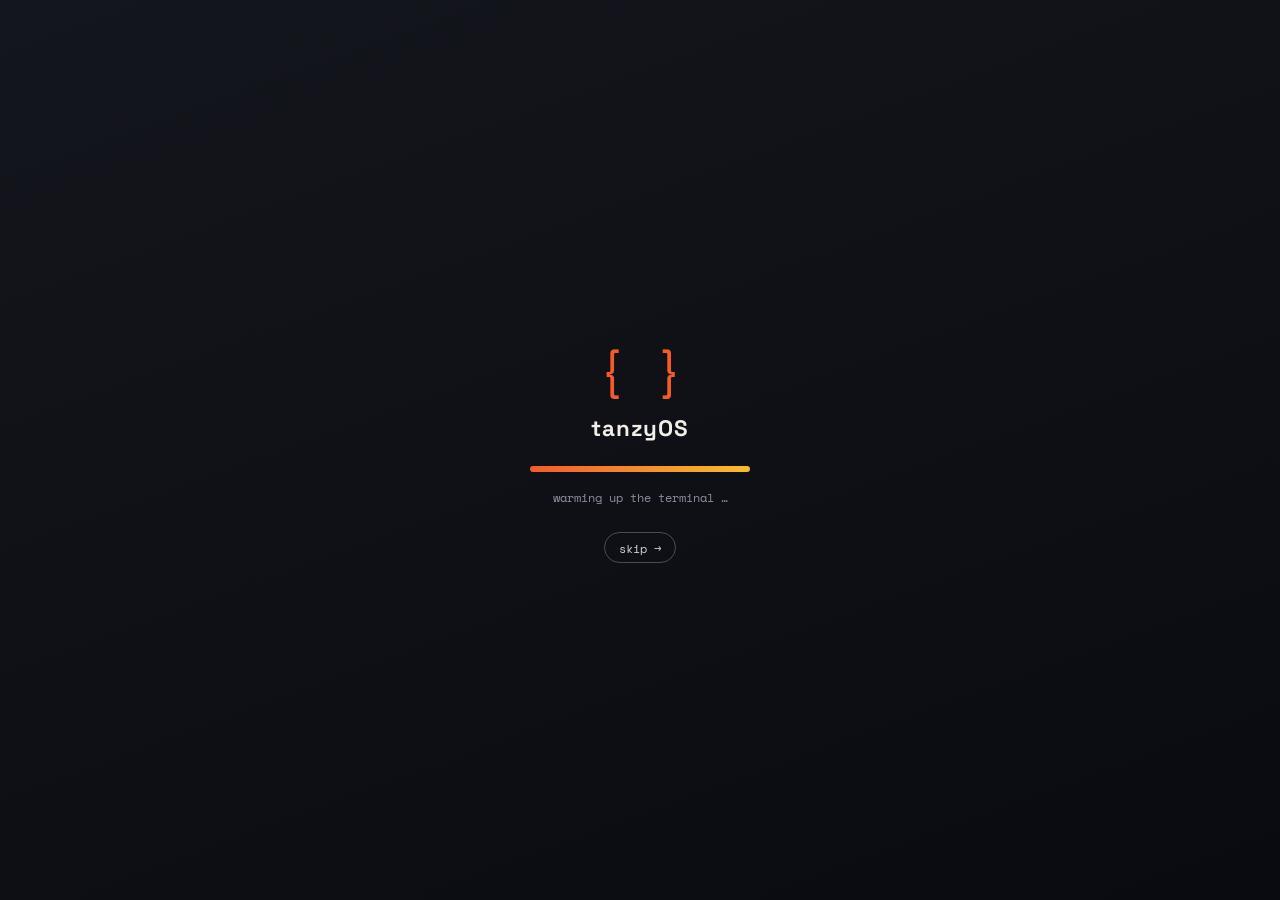
==== commit 82c0bb3b: "Add iOS-style mobile home screen to tanzyOS On phones, replace the macOS desktop with a real iPhone-" ====
--- a/index.html
+++ b/index.html
@@ -3,7 +3,7 @@
 
 <head>
 	<meta charset="UTF-8">
-	<meta name="viewport" content="width=device-width, initial-scale=1.0, maximum-scale=1.0">
+	<meta name="viewport" content="width=device-width, initial-scale=1.0, maximum-scale=1.0, viewport-fit=cover">
 	<meta http-equiv="X-UA-Compatible" content="ie=edge">
 	<meta name="theme-color" content="#fbf9f4">
 
@@ -99,6 +99,44 @@
 			<button class="dock-item" data-app="terminal" title="Terminal">⌨️</button>
 			<button class="dock-item" data-app="contact" title="Contact">✉️</button>
 		</div>
+	</div>
+
+	<!-- ───────────────────────── iOS HOME (mobile only) ───────────────────────── -->
+	<div id="phone" aria-hidden="true">
+		<!-- status bar -->
+		<div class="ios-status">
+			<span class="ios-time" id="ios-time">9:41</span>
+			<span class="ios-status-right">
+				<span class="ios-signal" title="signal">
+					<i></i><i></i><i></i><i></i>
+				</span>
+				<span class="ios-wifi" aria-label="wifi">
+					<svg viewBox="0 0 16 12" width="17" height="13" fill="currentColor"><path d="M8 11.2 9.7 9.4a2.4 2.4 0 0 0-3.4 0L8 11.2Zm-3-3.1.9.9a4.4 4.4 0 0 1 6.2 0l.9-.9a5.7 5.7 0 0 0-8 0Zm-2.5-2.5.9.9a8 8 0 0 1 11.2 0l.9-.9a9.3 9.3 0 0 0-13 0Z"/></svg>
+				</span>
+				<span class="ios-battery"><b></b></span>
+			</span>
+		</div>
+
+		<!-- home screen -->
+		<div class="ios-home" id="ios-home">
+			<div class="ios-grid" id="ios-grid"><!-- app icons injected --></div>
+		</div>
+
+		<!-- dock -->
+		<div class="ios-dock" id="ios-dock"><!-- dock icons injected --></div>
+
+		<!-- app sheet -->
+		<div class="ios-app" id="ios-app" hidden>
+			<div class="ios-appbar">
+				<button class="ios-back" id="ios-back">‹ Home</button>
+				<span class="ios-apptitle" id="ios-apptitle"></span>
+				<span class="ios-appbar-spacer"></span>
+			</div>
+			<div class="ios-appbody" id="ios-appbody"></div>
+		</div>
+
+		<!-- home indicator -->
+		<div class="ios-home-indicator" id="ios-home-indicator" role="button" aria-label="Home"></div>
 	</div>
 
 	<!-- ───────────────────────── SPOTLIGHT LAUNCHER ───────────────────────── -->
--- a/css/style.css
+++ b/css/style.css
@@ -312,15 +312,121 @@
 	font-family: var(--font-mono); max-width: 200px; pointer-events: none; }
 .mascot-bubble[hidden] { display: none; }
 
-/* ───────────────────────── MOBILE ───────────────────────── */
-.is-mobile .win { left: 0 !important; top: 0 !important; width: 100% !important;
-	height: calc(100% - 0px) !important; border-radius: 0; border: none; animation: sheet .22s var(--ease); }
+/* ═══════════════════════════════════════════════════════════
+   iOS MODE (phones) — a home screen instead of the desktop
+   ═══════════════════════════════════════════════════════════ */
+#phone { display: none; }
+
+.is-phone #desktop { display: none; }           /* hide macOS desktop */
+.is-phone #launcher { display: none !important; } /* no spotlight on phone */
+
+.is-phone #phone {
+	display: flex; flex-direction: column;
+	position: fixed; inset: 0; z-index: 600;
+	padding: env(safe-area-inset-top) env(safe-area-inset-right) env(safe-area-inset-bottom) env(safe-area-inset-left);
+	background:
+		radial-gradient(120% 80% at 80% -10%, color-mix(in srgb, var(--accent) 30%, transparent), transparent 60%),
+		radial-gradient(120% 80% at 0% 110%, color-mix(in srgb, var(--accent-2) 26%, transparent), transparent 55%),
+		linear-gradient(165deg, var(--bg-2), var(--bg));
+}
+
+/* status bar */
+.ios-status {
+	flex: none; height: 44px;
+	display: flex; align-items: center; justify-content: space-between;
+	padding: 0 1.6rem; color: var(--ink);
+	font-family: var(--font-body); font-weight: 600; font-size: .92rem;
+}
+.ios-time { letter-spacing: .01em; }
+.ios-status-right { display: flex; align-items: center; gap: 6px; }
+.ios-signal { display: inline-flex; align-items: flex-end; gap: 2px; height: 11px; }
+.ios-signal i { width: 3px; background: var(--ink); border-radius: 1px; }
+.ios-signal i:nth-child(1){ height: 4px; } .ios-signal i:nth-child(2){ height: 6px; }
+.ios-signal i:nth-child(3){ height: 8px; } .ios-signal i:nth-child(4){ height: 11px; }
+.ios-wifi { display: inline-flex; color: var(--ink); }
+.ios-battery { width: 25px; height: 12px; border: 1px solid color-mix(in srgb, var(--ink) 55%, transparent);
+	border-radius: 3px; position: relative; padding: 1.5px; }
+.ios-battery::after { content: ""; position: absolute; right: -3px; top: 3.5px; width: 2px; height: 4px;
+	background: color-mix(in srgb, var(--ink) 55%, transparent); border-radius: 0 1px 1px 0; }
+.ios-battery b { display: block; height: 100%; width: 72%; background: var(--ink); border-radius: 1.5px; }
+
+/* home screen + icon grid */
+.ios-home { flex: 1; overflow-y: auto; padding: 1.4rem 1.4rem 0; }
+.ios-grid {
+	display: grid; grid-template-columns: repeat(4, 1fr);
+	gap: 1.5rem 1rem; justify-items: center;
+}
+.ios-icon { background: none; border: none; cursor: pointer; display: flex; flex-direction: column;
+	align-items: center; gap: .4rem; width: 100%; }
+.ios-icon-tile {
+	width: 60px; height: 60px; border-radius: 16px;            /* squircle-ish */
+	display: grid; place-items: center; font-size: 1.9rem;
+	background: var(--win);
+	border: 1px solid color-mix(in srgb, var(--ink) 8%, transparent);
+	box-shadow: 0 6px 14px -6px var(--shadow), inset 0 1px 0 rgba(255,255,255,.4);
+	transition: transform .12s var(--ease);
+}
+.ios-icon:active .ios-icon-tile { transform: scale(.9); }
+.ios-icon-label { font-family: var(--font-body); font-size: .72rem; color: var(--ink);
+	max-width: 72px; text-align: center; white-space: nowrap; overflow: hidden; text-overflow: ellipsis;
+	text-shadow: 0 1px 2px color-mix(in srgb, var(--bg) 70%, transparent); }
+
+/* dock */
+.ios-dock {
+	flex: none; margin: .4rem .7rem; padding: .7rem;
+	display: flex; justify-content: space-around; gap: .6rem;
+	background: color-mix(in srgb, var(--win) 55%, transparent);
+	border: 1px solid color-mix(in srgb, var(--ink) 8%, transparent);
+	border-radius: 28px; backdrop-filter: blur(20px);
+}
+.ios-dock .ios-icon { width: auto; }
+.ios-dock .ios-icon-label { display: none; }
+
+/* full-screen app sheet */
+.ios-app {
+	position: absolute; inset: 0; z-index: 20;
+	display: flex; flex-direction: column;
+	background: var(--win); color: var(--ink);
+	padding-top: env(safe-area-inset-top);
+	animation: iosOpen .28s var(--ease);
+}
+.ios-app[hidden] { display: none; }
+.ios-app.closing { animation: iosClose .24s var(--ease) forwards; }
+@keyframes iosOpen { from { transform: translateY(100%); opacity: .4; } }
+@keyframes iosClose { to { transform: translateY(100%); opacity: .3; } }
+
+.ios-appbar { flex: none; height: 48px; display: flex; align-items: center; padding: 0 .6rem;
+	border-bottom: 1px solid var(--line-soft); gap: .4rem;
+	background: color-mix(in srgb, var(--win) 80%, transparent); backdrop-filter: blur(12px); }
+.ios-back { background: none; border: none; color: var(--accent-2); font-family: var(--font-body);
+	font-size: 1rem; font-weight: 500; cursor: pointer; padding: .3rem .4rem; }
+.ios-apptitle { flex: 1; text-align: center; font-family: var(--font-display); font-weight: 600; font-size: 1rem; }
+.ios-appbar-spacer { width: 64px; flex: none; }
+.ios-appbody { flex: 1; overflow-y: auto; -webkit-overflow-scrolling: touch; }
+.ios-appbody .doc { padding: 1.2rem 1.2rem 2.5rem; max-width: none; }
+.ios-appbody .term { min-height: 100%; }
+.ios-appbody .about-doc { grid-template-columns: 1fr; }
+.ios-appbody .about-photo { max-width: 160px; margin: 0 auto; }
+.ios-appbody .lab-grid { grid-template-columns: 1fr; }
+
+/* home indicator */
+.ios-home-indicator {
+	position: absolute; left: 50%; transform: translateX(-50%);
+	bottom: calc(env(safe-area-inset-bottom) + 7px);
+	width: 134px; height: 5px; border-radius: 999px; z-index: 40;
+	background: color-mix(in srgb, var(--ink) 55%, transparent); cursor: pointer;
+}
+
+/* keep the mascot fun on phones too: anchor it just above the dock */
+.is-phone #mascot { position: fixed; z-index: 30; }
+.is-phone .mascot-bubble { position: fixed; z-index: 31; }
+
+/* ───────────────────────── DESKTOP-ONLY MOBILE FALLBACK ─────────────────────────
+   Narrow non-touch viewports still get usable full-screen windows. */
+.is-mobile:not(.is-phone) .win { left: 0 !important; top: 0 !important; width: 100% !important;
+	height: 100% !important; border-radius: 0; border: none; }
+.is-mobile:not(.is-phone) .win-resize { display: none; }
+
 @keyframes sheet { from { transform: translateY(100%); } }
-.is-mobile .win-resize { display: none; }
-.is-mobile .win-bar { cursor: default; }
-.is-mobile #desk-icons { flex-direction: row; gap: 10px; top: 18px; left: 0; right: 0; padding: 0 14px;
-	max-height: none; justify-content: flex-start; }
-.is-mobile .dicon { width: 78px; }
-.is-mobile #dock { bottom: 8px; }
 
 @media (prefers-reduced-motion: reduce) { * { animation: none !important; } }
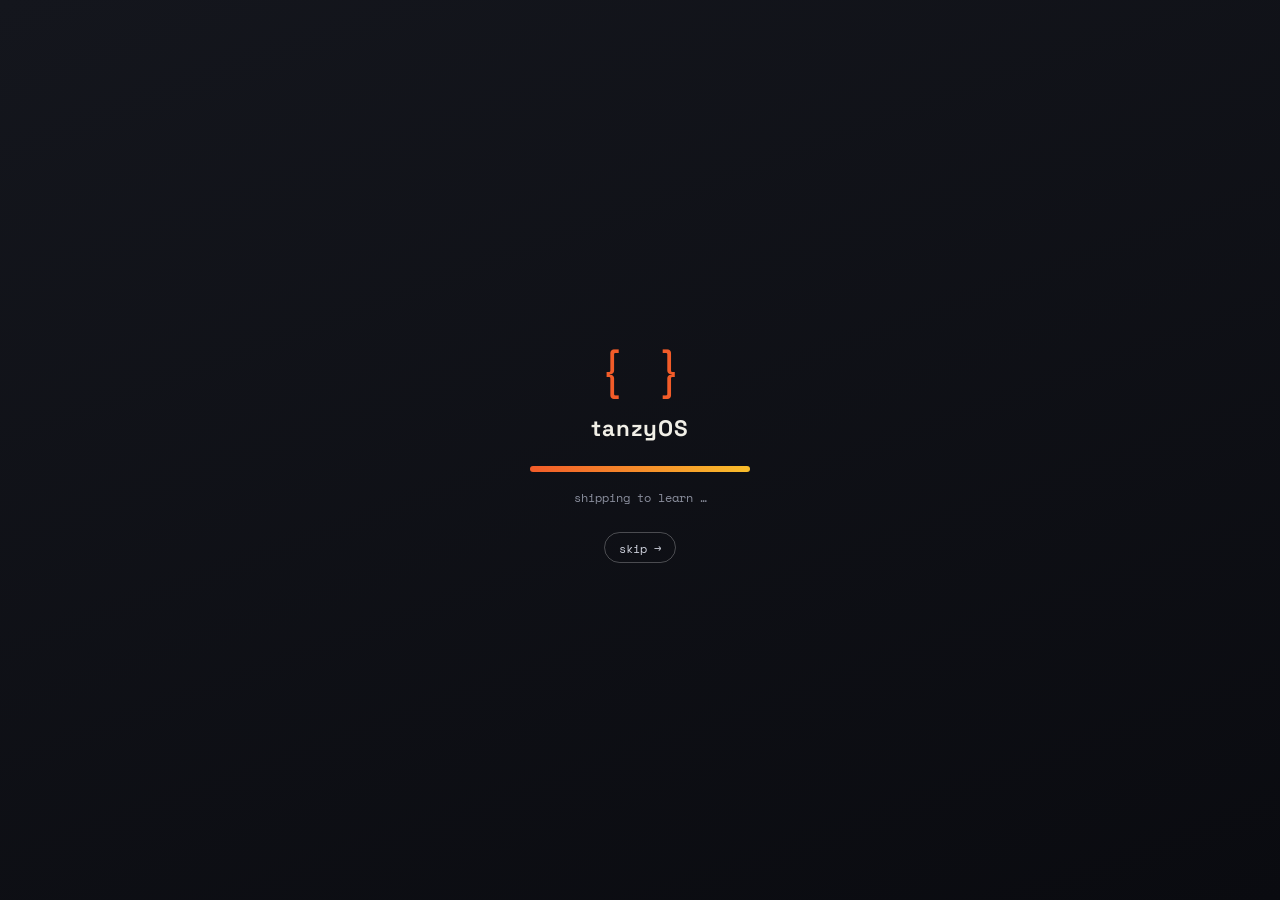
==== commit 5b245385: "iOS home screen: colored app tiles, zoom-from-icon open, swipeable pages Three enhancements to the m" ====
--- a/index.html
+++ b/index.html
@@ -117,10 +117,13 @@
 			</span>
 		</div>
 
-		<!-- home screen -->
+		<!-- home screen: horizontally-paged icon grid -->
 		<div class="ios-home" id="ios-home">
-			<div class="ios-grid" id="ios-grid"><!-- app icons injected --></div>
-		</div>
+			<div class="ios-pages" id="ios-pages"><!-- pages of icons injected --></div>
+		</div>
+
+		<!-- page dots -->
+		<div class="ios-dots" id="ios-dots"><!-- dots injected --></div>
 
 		<!-- dock -->
 		<div class="ios-dock" id="ios-dock"><!-- dock icons injected --></div>
--- a/css/style.css
+++ b/css/style.css
@@ -350,26 +350,53 @@
 	background: color-mix(in srgb, var(--ink) 55%, transparent); border-radius: 0 1px 1px 0; }
 .ios-battery b { display: block; height: 100%; width: 72%; background: var(--ink); border-radius: 1.5px; }
 
-/* home screen + icon grid */
-.ios-home { flex: 1; overflow-y: auto; padding: 1.4rem 1.4rem 0; }
-.ios-grid {
+/* home screen + paged icon grid */
+.ios-home { flex: 1; overflow: hidden; }
+.ios-pages {
+	display: flex; height: 100%;
+	overflow-x: auto; overflow-y: hidden;
+	scroll-snap-type: x mandatory;
+	scroll-behavior: smooth;
+	-webkit-overflow-scrolling: touch;
+	scrollbar-width: none;
+}
+.ios-pages::-webkit-scrollbar { display: none; }
+.ios-page {
+	flex: 0 0 100%; width: 100%; height: 100%;
+	scroll-snap-align: start;
+	padding: 1.4rem 1.4rem 0;
 	display: grid; grid-template-columns: repeat(4, 1fr);
-	gap: 1.5rem 1rem; justify-items: center;
+	grid-auto-rows: min-content;
+	gap: 1.5rem 1rem; justify-items: center; align-content: start;
 }
 .ios-icon { background: none; border: none; cursor: pointer; display: flex; flex-direction: column;
 	align-items: center; gap: .4rem; width: 100%; }
 .ios-icon-tile {
+	position: relative;
 	width: 60px; height: 60px; border-radius: 16px;            /* squircle-ish */
 	display: grid; place-items: center; font-size: 1.9rem;
-	background: var(--win);
-	border: 1px solid color-mix(in srgb, var(--ink) 8%, transparent);
-	box-shadow: 0 6px 14px -6px var(--shadow), inset 0 1px 0 rgba(255,255,255,.4);
+	color: #fff;
+	background: var(--tile, var(--win));
+	box-shadow: 0 6px 14px -7px var(--shadow), inset 0 1px 0 rgba(255,255,255,.35),
+		inset 0 -10px 16px -10px rgba(0,0,0,.35);
 	transition: transform .12s var(--ease);
+	overflow: hidden;
+}
+.ios-icon-tile::after {                                        /* glossy top sheen */
+	content: ""; position: absolute; inset: 0 0 50% 0;
+	background: linear-gradient(180deg, rgba(255,255,255,.28), transparent);
 }
 .ios-icon:active .ios-icon-tile { transform: scale(.9); }
 .ios-icon-label { font-family: var(--font-body); font-size: .72rem; color: var(--ink);
 	max-width: 72px; text-align: center; white-space: nowrap; overflow: hidden; text-overflow: ellipsis;
 	text-shadow: 0 1px 2px color-mix(in srgb, var(--bg) 70%, transparent); }
+
+/* page dots */
+.ios-dots { flex: none; display: flex; justify-content: center; gap: 7px; padding: .5rem 0 .2rem; min-height: 14px; }
+.ios-dot { width: 7px; height: 7px; border-radius: 50%; border: none; padding: 0; cursor: pointer;
+	background: color-mix(in srgb, var(--ink) 28%, transparent); transition: background .2s, transform .2s; }
+.ios-dot.active { background: var(--ink); transform: scale(1.05); }
+.ios-dots:empty { display: none; }
 
 /* dock */
 .ios-dock {
@@ -382,18 +409,26 @@
 .ios-dock .ios-icon { width: auto; }
 .ios-dock .ios-icon-label { display: none; }
 
-/* full-screen app sheet */
+/* full-screen app sheet — zooms out of the tapped icon, iOS-style */
 .ios-app {
 	position: absolute; inset: 0; z-index: 20;
 	display: flex; flex-direction: column;
 	background: var(--win); color: var(--ink);
 	padding-top: env(safe-area-inset-top);
-	animation: iosOpen .28s var(--ease);
+	transform-origin: var(--ox, 50%) var(--oy, 50%);
+	animation: iosOpen .34s var(--ease);
 }
 .ios-app[hidden] { display: none; }
-.ios-app.closing { animation: iosClose .24s var(--ease) forwards; }
-@keyframes iosOpen { from { transform: translateY(100%); opacity: .4; } }
-@keyframes iosClose { to { transform: translateY(100%); opacity: .3; } }
+.ios-app.closing { animation: iosClose .26s var(--ease) forwards; }
+@keyframes iosOpen {
+	from { transform: scale(.18); opacity: 0; border-radius: 40px; }
+	60%  { opacity: 1; }
+	to   { transform: scale(1); opacity: 1; border-radius: 0; }
+}
+@keyframes iosClose {
+	from { transform: scale(1); opacity: 1; border-radius: 0; }
+	to   { transform: scale(.18); opacity: 0; border-radius: 40px; }
+}
 
 .ios-appbar { flex: none; height: 48px; display: flex; align-items: center; padding: 0 .6rem;
 	border-bottom: 1px solid var(--line-soft); gap: .4rem;
